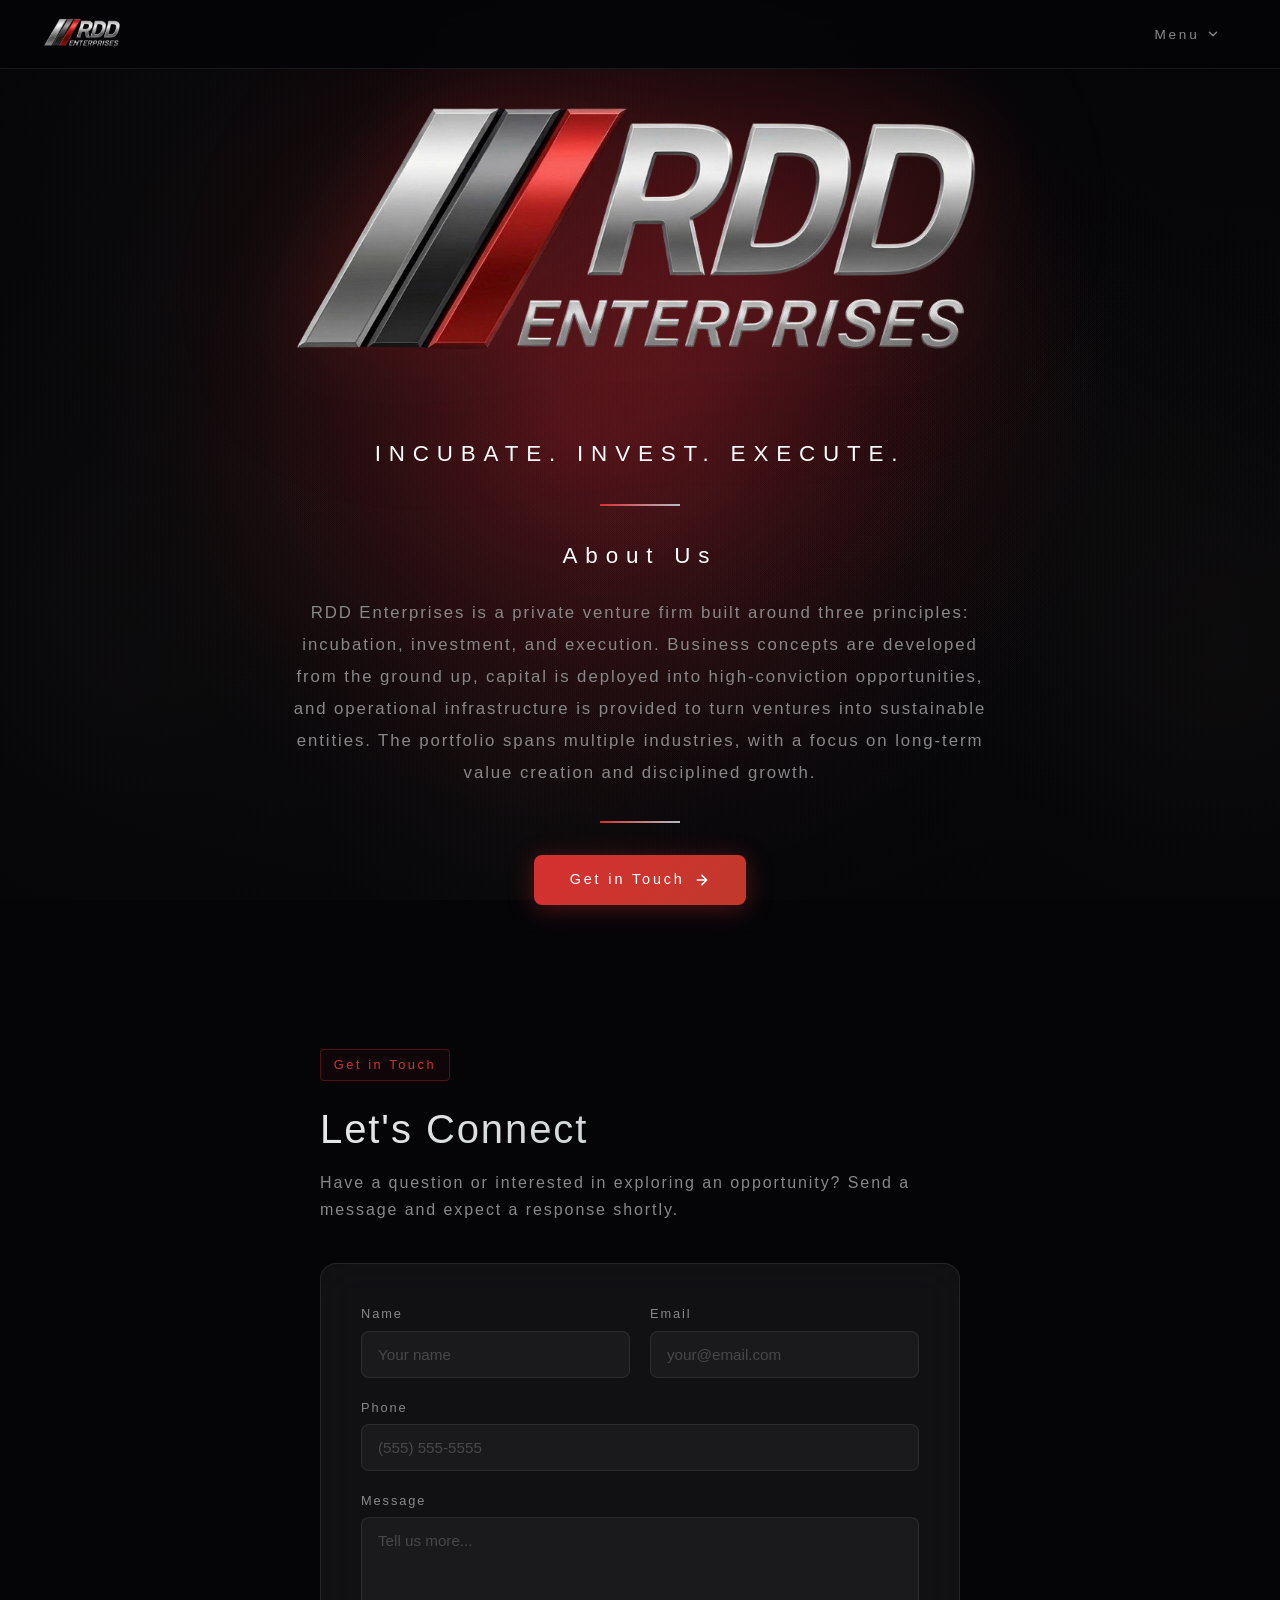
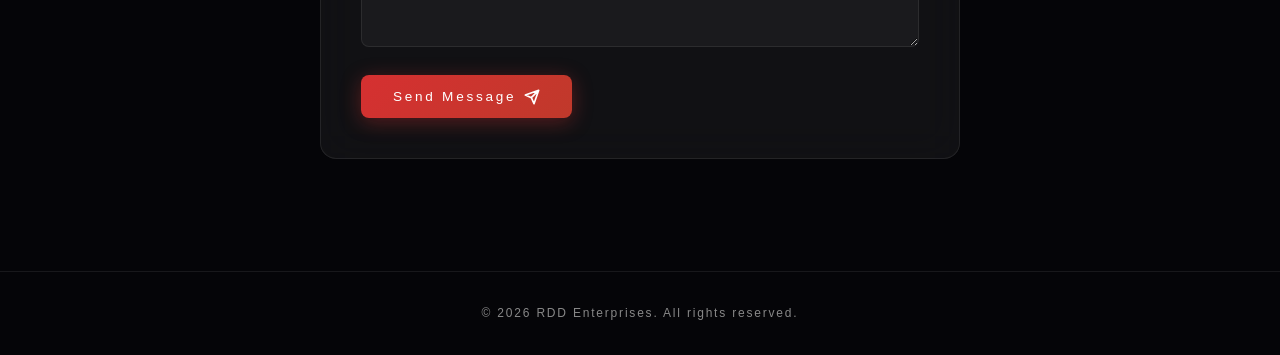
==== index.html @ dff3115f "Disable animations and canvas loop on mobile for better performance - All fade-in/delay animations r" ====
<!DOCTYPE html>
<html lang="en">
<head>
    <meta charset="UTF-8">
    <meta name="viewport" content="width=device-width, initial-scale=1.0">
    <title>RDD Enterprises</title>
    <meta name="description" content="RDD Enterprises — Innovation. Strategy. Execution.">
    <meta http-equiv="Content-Security-Policy" content="default-src 'self'; script-src 'self' 'unsafe-inline'; style-src 'self' 'unsafe-inline' https://fonts.googleapis.com; font-src https://fonts.gstatic.com; img-src 'self' data:; connect-src https://formspree.io; frame-src 'none'; object-src 'none'; base-uri 'self'; form-action https://formspree.io;">
    <link rel="icon" type="image/png" sizes="32x32" href="assets/favicon-32.png">
    <link rel="apple-touch-icon" sizes="180x180" href="assets/apple-touch-icon.png">
    <link rel="preconnect" href="https://fonts.googleapis.com">
    <link rel="preconnect" href="https://fonts.gstatic.com" crossorigin>
    <link href="https://fonts.googleapis.com/css2?family=Inter:wght@300;400;500;600;700;800&display=swap" rel="stylesheet">
    <style>
        *, *::before, *::after { margin: 0; padding: 0; box-sizing: border-box; }

        :root {
            --bg: #050508;
            --surface: rgba(255,255,255,0.03);
            --surface-hover: rgba(255,255,255,0.06);
            --glass: rgba(255,255,255,0.05);
            --glass-border: rgba(255,255,255,0.08);
            --text: #eaeaea;
            --text-dim: #888;
            --red: #d63031;
            --red-glow: rgba(214,48,49,0.35);
            --silver: #b2bec3;
        }

        html { scroll-behavior: smooth; }

        body {
            font-family: 'Inter', -apple-system, sans-serif;
            font-weight: 300;
            letter-spacing: 0.12em;
            background: var(--bg);
            color: var(--text);
            line-height: 1.6;
            overflow-x: hidden;
        }

        /* ─── Animated cloud canvas ─── */
        #clouds {
            position: fixed;
            inset: 0;
            z-index: 0;
            pointer-events: none;
        }

        /* ─── Navigation ─── */
        nav {
            position: fixed !important; top: 0 !important; left: 0; right: 0; z-index: 99999;
            padding: 1rem 2.5rem;
            background: rgba(5,5,8,0.95);
            backdrop-filter: blur(30px) saturate(1.5);
            border-bottom: 1px solid var(--glass-border);
            display: flex; justify-content: space-between; align-items: center;
            transition: padding 0.3s;
            -webkit-transform: translateZ(0);
            transform: translateZ(0);
        }
        nav.scrolled { padding: 0.6rem 2.5rem; }
        nav img { height: 36px; width: auto; }
        nav a {
            color: var(--text-dim); text-decoration: none;
            font-size: 0.8rem; font-weight: 600;
            letter-spacing: 0.12em; text-transform: uppercase;
            padding: 0.5rem 1.2rem;
            border: 1px solid transparent;
            border-radius: 6px;
            transition: all 0.3s;
        }
        /* ─── Nav dropdown ─── */
        .nav-dropdown { position: relative; }
        .nav-menu-btn {
            color: var(--text-dim); background: none; border: 1px solid transparent;
            font-family: inherit; font-size: 0.85rem; font-weight: 300;
            letter-spacing: 0.2em;
            padding: 0.5rem 1.2rem; border-radius: 6px;
            cursor: pointer; display: inline-flex; align-items: center; gap: 0.4rem;
            transition: all 0.3s;
        }
        .nav-menu-btn:hover { color: var(--text); border-color: var(--glass-border); background: var(--surface); }
        .nav-menu-btn svg { transition: transform 0.3s; }
        .nav-dropdown.open .nav-menu-btn svg { transform: rotate(180deg); }
        .nav-dropdown-menu {
            position: absolute; top: calc(100% + 0.5rem); right: 0;
            background: rgba(15,15,20,0.95); backdrop-filter: blur(20px);
            border: 1px solid var(--glass-border); border-radius: 10px;
            padding: 0.4rem; min-width: 160px;
            opacity: 0; visibility: hidden; transform: translateY(-8px);
            transition: all 0.25s ease;
        }
        .nav-dropdown.open .nav-dropdown-menu {
            opacity: 1; visibility: visible; transform: translateY(0);
        }
        .nav-dropdown-menu a {
            display: block; color: var(--text-dim); text-decoration: none;
            font-size: 0.85rem; font-weight: 300; letter-spacing: 0.15em;
            text-transform: none;
            padding: 0.65rem 1rem; border-radius: 6px; transition: all 0.2s;
        }
        .nav-dropdown-menu a:hover { color: var(--text); background: var(--surface-hover); }

        /* ─── Hero ─── */
        .hero {
            position: relative; z-index: 1;
            padding: 80px 2rem 2rem 2rem;
            min-height: 100vh;
            display: flex; flex-direction: column;
            align-items: center; justify-content: center;
            text-align: center;
        }

        .hero-logo-wrap {
            position: relative;
            display: flex;
            align-items: center;
            justify-content: center;
            margin-bottom: 2rem;
        }

        /* Clouds flow behind transparent logo — no extra CSS glow needed */

        .hero-logo {
            position: relative;
            z-index: 1;
            width: min(95vw, 85vh, 1200px); height: auto;
            filter: drop-shadow(0 0 40px rgba(214,48,49,0.15)) drop-shadow(0 0 100px rgba(214,48,49,0.06));
            animation: logoReveal 1s ease-out;
        }

        @keyframes logoReveal {
            from { opacity: 0; transform: scale(0.9) translateY(20px); }
            to { opacity: 1; transform: scale(1) translateY(0); }
        }

        .hero-tagline {
            color: #fff;
            font-size: clamp(1rem, 2.5vw, 1.4rem);
            font-weight: 300;
            letter-spacing: 0.35em;
            text-transform: uppercase;
            margin-bottom: 2rem;
            animation: ctaReveal 0.8s ease-out 1s both;
        }

        .hero-line-delayed {
            animation: lineGrow 1s ease-out 3s both;
        }

        .hero-fade-in {
            opacity: 0; transform: translateY(20px);
            animation: ctaReveal 1s ease-out 1.8s both;
        }

        /* ─── About section ─── */
        .about-section {
            max-width: 700px;
            text-align: center;
            margin-bottom: 2rem;
        }

        .about-heading {
            font-size: clamp(1rem, 2.5vw, 1.4rem);
            font-weight: 300;
            letter-spacing: 0.35em;
            color: #fff;
            margin-bottom: 1.5rem;
        }

        .about-text {
            color: var(--text-dim);
            font-size: clamp(0.9rem, 1.5vw, 1.05rem);
            font-weight: 300;
            line-height: 1.9;
        }

        .hero-line {
            width: 80px; height: 2px;
            background: linear-gradient(90deg, var(--red), var(--silver));
            margin-bottom: 2rem;
            animation: lineGrow 1s ease-out 1.4s both;
        }

        @keyframes lineGrow {
            from { width: 0; opacity: 0; }
            to { width: 80px; opacity: 1; }
        }

        .hero-cta {
            display: inline-flex; align-items: center; gap: 0.6rem;
            padding: 0.85rem 2.2rem;
            background: linear-gradient(135deg, var(--red), #c0392b);
            color: #fff; text-decoration: none;
            font-size: 0.9rem; font-weight: 300;
            letter-spacing: 0.2em;
            border-radius: 8px;
            transition: all 0.3s;
            box-shadow: 0 4px 25px var(--red-glow);
            animation: ctaReveal 0.8s ease-out 3s both;
        }
        .hero-cta:hover {
            transform: translateY(-2px);
            box-shadow: 0 8px 40px var(--red-glow);
        }
        .hero-cta svg { width: 16px; height: 16px; transition: transform 0.3s; }
        .hero-cta:hover svg { transform: translateX(3px); }

        @keyframes ctaReveal {
            from { opacity: 0; transform: translateY(15px); }
            to { opacity: 1; transform: translateY(0); }
        }

        /* ─── Scroll indicator ─── */
        .scroll-hint {
            position: absolute; bottom: 2.5rem;
            display: flex; flex-direction: column; align-items: center; gap: 0.5rem;
            color: var(--text-dim); font-size: 0.7rem;
            letter-spacing: 0.15em; text-transform: uppercase;
            animation: pulse 2s ease-in-out infinite;
        }
        .scroll-hint span { display: block; width: 1px; height: 30px; background: linear-gradient(to bottom, var(--text-dim), transparent); }

        @keyframes pulse { 0%, 100% { opacity: 0.4; } 50% { opacity: 1; } }

        /* ─── Contact Section ─── */
        .contact {
            position: relative; z-index: 1;
            padding: 7rem 2rem;
        }

        .contact-container {
            max-width: 640px; margin: 0 auto;
        }

        .section-label {
            display: inline-block;
            font-size: 0.8rem; font-weight: 300;
            letter-spacing: 0.2em;
            color: var(--red);
            margin-bottom: 1rem;
            padding: 0.3rem 0.8rem;
            border: 1px solid rgba(214,48,49,0.3);
            border-radius: 4px;
            background: rgba(214,48,49,0.05);
        }

        .section-title {
            font-size: clamp(1.8rem, 4vw, 2.5rem);
            font-weight: 300;
            margin-bottom: 0.5rem;
            background: linear-gradient(135deg, var(--text) 0%, var(--silver) 100%);
            -webkit-background-clip: text; -webkit-text-fill-color: transparent;
            background-clip: text;
        }

        .section-subtitle {
            color: var(--text-dim);
            font-size: 1rem; font-weight: 300;
            margin-bottom: 2.5rem;
            line-height: 1.7;
        }

        /* ─── Glass card form ─── */
        .form-card {
            background: var(--glass);
            border: 1px solid var(--glass-border);
            border-radius: 16px;
            padding: 2.5rem;
            backdrop-filter: blur(20px);
        }

        .contact-form {
            display: flex; flex-direction: column; gap: 1.25rem;
        }

        .form-row {
            display: grid; grid-template-columns: 1fr 1fr; gap: 1.25rem;
        }

        .form-group label {
            display: block;
            font-size: 0.8rem; font-weight: 300;
            color: var(--text-dim);
            margin-bottom: 0.4rem;
            letter-spacing: 0.15em;
        }

        .form-group input,
        .form-group textarea {
            width: 100%;
            padding: 0.85rem 1rem;
            background: rgba(255,255,255,0.04);
            border: 1px solid rgba(255,255,255,0.08);
            border-radius: 8px;
            color: var(--text);
            font-family: inherit; font-size: 0.95rem;
            transition: all 0.3s; outline: none;
        }

        .form-group input::placeholder,
        .form-group textarea::placeholder {
            color: rgba(255,255,255,0.2);
        }

        .form-group input:focus,
        .form-group textarea:focus {
            border-color: var(--red);
            background: rgba(255,255,255,0.06);
            box-shadow: 0 0 0 3px rgba(214,48,49,0.1);
        }

        .form-group textarea { min-height: 130px; resize: vertical; }

        .submit-btn {
            align-self: flex-start;
            display: inline-flex; align-items: center; gap: 0.5rem;
            padding: 0.85rem 2rem;
            background: linear-gradient(135deg, var(--red), #c0392b);
            color: #fff; border: none;
            border-radius: 8px;
            font-family: inherit; font-size: 0.85rem;
            font-weight: 300; letter-spacing: 0.2em;
            cursor: pointer;
            transition: all 0.3s;
            box-shadow: 0 4px 20px var(--red-glow);
        }
        .submit-btn:hover {
            transform: translateY(-1px);
            box-shadow: 0 6px 30px var(--red-glow);
        }
        .submit-btn:active { transform: translateY(0); }
        .submit-btn svg { width: 16px; height: 16px; }

        .form-status {
            margin-top: 0.75rem; font-size: 0.9rem; display: none;
            padding: 0.75rem 1rem; border-radius: 8px;
        }
        .form-status.success {
            display: block; color: #00b894;
            background: rgba(0,184,148,0.08); border: 1px solid rgba(0,184,148,0.2);
        }
        .form-status.error {
            display: block; color: #e74c3c;
            background: rgba(231,76,60,0.08); border: 1px solid rgba(231,76,60,0.2);
        }

        /* ─── Footer ─── */
        footer {
            position: relative; z-index: 1;
            padding: 2rem;
            text-align: center;
            border-top: 1px solid var(--glass-border);
        }
        footer p { color: var(--text-dim); font-size: 0.75rem; letter-spacing: 0.15em; }

        /* ─── Scroll reveal ─── */
        .reveal {
            opacity: 0; transform: translateY(30px);
            transition: opacity 0.8s ease, transform 0.8s ease;
        }
        .reveal.visible { opacity: 1; transform: translateY(0); }

        /* ─── Responsive ─── */
        @media (max-width: 600px) {
            .form-row { grid-template-columns: 1fr; }
            nav { padding: 0.5rem 1rem; } nav.scrolled { padding: 0.4rem 1rem; }
            nav img { height: 22px; }
            .hero { padding-top: 100px; }
            .form-card { padding: 1.5rem; }
            .submit-btn { width: 100%; justify-content: center; }
            .hero-logo { width: min(95vw, 500px); }            .hero { padding-top: 10rem; justify-content: flex-start; }

            /* Disable all fade-in/delay animations on mobile */
            .hero-logo { animation: none !important; opacity: 1 !important; transform: none !important; }
            .hero-tagline { animation: none !important; opacity: 1 !important; transform: none !important; }
            .hero-line { animation: none !important; width: 80px !important; opacity: 1 !important; }
            .hero-line-delayed { animation: none !important; width: 80px !important; opacity: 1 !important; }
            .hero-fade-in { animation: none !important; opacity: 1 !important; transform: none !important; }
            .hero-cta { animation: none !important; opacity: 1 !important; transform: none !important; }
            .reveal { opacity: 1 !important; transform: none !important; transition: none !important; }
        }
    </style>
</head>
<body>
    <!-- Animated cloud background -->
    <canvas id="clouds"></canvas>

    <nav id="nav">
        <img src="assets/logo-official.png" alt="RDD Enterprises">
        <div class="nav-dropdown">
            <button class="nav-menu-btn" id="menuBtn" aria-expanded="false" aria-haspopup="true">
                Menu
                <svg viewBox="0 0 24 24" width="14" height="14" fill="none" stroke="currentColor" stroke-width="2.5" stroke-linecap="round" stroke-linejoin="round"><path d="M6 9l6 6 6-6"/></svg>
            </button>
            <div class="nav-dropdown-menu" id="dropdownMenu" role="menu">
                <a href="#about">About Us</a>
                <a href="#contact">Contact Us</a>
            </div>
        </div>
    </nav>

    <section class="hero">
        <div class="hero-logo-wrap">
            <img src="assets/logo-official.png" alt="RDD Enterprises" class="hero-logo">
        </div>
        <p class="hero-tagline">Incubate. Invest. Execute.</p>
        <div class="hero-line"></div>

        <div class="about-section hero-fade-in" id="about">
            <h2 class="about-heading">About Us</h2>
            <p class="about-text">RDD Enterprises is a private venture firm built around three principles: incubation, investment, and execution. Business concepts are developed from the ground up, capital is deployed into high-conviction opportunities, and operational infrastructure is provided to turn ventures into sustainable entities. The portfolio spans multiple industries, with a focus on long-term value creation and disciplined growth.</p>
        </div>

        <div class="hero-line hero-line-delayed"></div>
        <a href="#contact" class="hero-cta">
            Get in Touch
            <svg viewBox="0 0 24 24" fill="none" stroke="currentColor" stroke-width="2.5" stroke-linecap="round" stroke-linejoin="round"><path d="M5 12h14M12 5l7 7-7 7"/></svg>
        </a>
    </section>

    <section class="contact" id="contact">
        <div class="contact-container">
            <div class="reveal">
                <div class="section-label">Get in Touch</div>
                <h2 class="section-title">Let's Connect</h2>
                <p class="section-subtitle">Have a question or interested in exploring an opportunity? Send a message and expect a response shortly.</p>
            </div>

            <div class="form-card reveal">
                <form class="contact-form" id="contactForm" action="https://formspree.io/f/mzdkkzqb" method="POST">
                    <input type="text" name="_gotcha" style="display:none" tabindex="-1" autocomplete="off">
                    <div class="form-row">
                        <div class="form-group">
                            <label for="name">Name</label>
                            <input type="text" id="name" name="name" required placeholder="Your name">
                        </div>
                        <div class="form-group">
                            <label for="email">Email</label>
                            <input type="email" id="email" name="email" required placeholder="your@email.com">
                        </div>
                    </div>
                    <div class="form-group">
                        <label for="phone">Phone</label>
                        <input type="tel" id="phone" name="phone" placeholder="(555) 555-5555">
                    </div>
                    <div class="form-group">
                        <label for="message">Message</label>
                        <textarea id="message" name="message" required placeholder="Tell us more..."></textarea>
                    </div>
                    <button type="submit" class="submit-btn">
                        Send Message
                        <svg viewBox="0 0 24 24" fill="none" stroke="currentColor" stroke-width="2.5" stroke-linecap="round" stroke-linejoin="round"><path d="M22 2L11 13M22 2l-7 20-4-9-9-4 20-7z"/></svg>
                    </button>
                    <div class="form-status" id="formStatus"></div>
                </form>
            </div>
        </div>
    </section>

    <footer>
        <p>&copy; 2026 RDD Enterprises. All rights reserved.</p>
    </footer>

    <script>
        // ─── Animated cloud/smoke background ───
        (function() {
            const canvas = document.getElementById('clouds');
            const ctx = canvas.getContext('2d');
            let w, h;

            function resize() {
                w = canvas.width = window.innerWidth;
                h = canvas.height = window.innerHeight;
            }
            resize();
            window.addEventListener('resize', resize);

            // Cloud blobs — more clouds, more glow
            const blobs = [];
            const colors = [
                [18, 16, 15],    // deep black
                [22, 20, 18],    // soft black
                [15, 14, 13],    // near black
                [25, 23, 21],    // dark black
                [20, 18, 16],    // black
                [12, 11, 10],    // darkest black
                [28, 26, 24],    // soft dark
                [22, 20, 19],    // black tone
                [16, 15, 14],    // near black
                [30, 28, 26],    // lighter dark
            ];

            for (let i = 0; i < 24; i++) {
                const c = colors[i % colors.length];
                blobs.push({
                    x: Math.random() * w,
                    y: Math.random() * h,
                    r: 180 + Math.random() * 350,
                    vx: (Math.random() - 0.5) * 0.5,
                    vy: (Math.random() - 0.5) * 0.3,
                    color: c,
                    alpha: 0.09 + Math.random() * 0.13,
                    phase: Math.random() * Math.PI * 2,
                    pulseSpeed: 0.002 + Math.random() * 0.006,
                });
            }

            // Extra bright glow blobs in the center (behind logo area)
            for (let i = 0; i < 4; i++) {
                blobs.push({
                    x: w * 0.4 + Math.random() * w * 0.2,
                    y: h * 0.3 + Math.random() * h * 0.2,
                    r: 250 + Math.random() * 200,
                    vx: (Math.random() - 0.5) * 0.15,
                    vy: (Math.random() - 0.5) * 0.1,
                    color: [210, 45, 55],
                    alpha: 0.12 + Math.random() * 0.07,
                    phase: Math.random() * Math.PI * 2,
                    pulseSpeed: 0.002 + Math.random() * 0.003,
                });
            }

            const isMobile = window.innerWidth <= 600;

            function drawFrame(t) {
                ctx.fillStyle = '#050508';
                ctx.fillRect(0, 0, w, h);

                for (const b of blobs) {
                    if (!isMobile) {
                        // Move blobs only on desktop
                        b.x += b.vx;
                        b.y += b.vy;

                        // Wrap around edges
                        if (b.x < -b.r) b.x = w + b.r;
                        if (b.x > w + b.r) b.x = -b.r;
                        if (b.y < -b.r) b.y = h + b.r;
                        if (b.y > h + b.r) b.y = -b.r;
                    }

                    // Pulse size (static on mobile)
                    const pulse = isMobile ? 1 : Math.sin(t * b.pulseSpeed + b.phase) * 0.15 + 1;
                    const r = b.r * pulse;

                    // Draw soft radial gradient blob
                    const grad = ctx.createRadialGradient(b.x, b.y, 0, b.x, b.y, r);
                    grad.addColorStop(0, `rgba(${b.color[0]},${b.color[1]},${b.color[2]},${b.alpha})`);
                    grad.addColorStop(0.5, `rgba(${b.color[0]},${b.color[1]},${b.color[2]},${b.alpha * 0.4})`);
                    grad.addColorStop(1, `rgba(${b.color[0]},${b.color[1]},${b.color[2]},0)`);

                    ctx.fillStyle = grad;
                    ctx.beginPath();
                    ctx.arc(b.x, b.y, r, 0, Math.PI * 2);
                    ctx.fill();
                }

                if (!isMobile) requestAnimationFrame(drawFrame);
            }

            if (isMobile) {
                // Draw once — static background, no animation loop
                drawFrame(0);
            } else {
                requestAnimationFrame(drawFrame);
            }
        })();

        // Nav dropdown toggle
        const menuBtn = document.getElementById('menuBtn');
        const dropdown = menuBtn.parentElement;
        menuBtn.addEventListener('click', (e) => {
            e.stopPropagation();
            dropdown.classList.toggle('open');
            menuBtn.setAttribute('aria-expanded', dropdown.classList.contains('open'));
        });
        document.addEventListener('click', () => { dropdown.classList.remove('open'); menuBtn.setAttribute('aria-expanded', 'false'); });
        dropdown.querySelector('.nav-dropdown-menu').addEventListener('click', () => { dropdown.classList.remove('open'); menuBtn.setAttribute('aria-expanded', 'false'); });

        // Nav shrink on scroll
        const nav = document.getElementById('nav');
        window.addEventListener('scroll', () => {
            nav.classList.toggle('scrolled', window.scrollY > 50);
        });

        // Scroll reveal
        const reveals = document.querySelectorAll('.reveal');
        const observer = new IntersectionObserver((entries) => {
            entries.forEach(entry => {
                if (entry.isIntersecting) {
                    entry.target.classList.add('visible');
                }
            });
        }, { threshold: 0.15 });
        reveals.forEach(el => observer.observe(el));

        // Form submission
        const form = document.getElementById('contactForm');
        const status = document.getElementById('formStatus');

        form.addEventListener('submit', async function(e) {
            e.preventDefault();
            const btn = form.querySelector('.submit-btn');
            status.className = 'form-status';
            status.textContent = '';
            btn.innerHTML = 'Sending...';
            btn.disabled = true;

            try {
                const response = await fetch(form.action, {
                    method: 'POST',
                    body: new FormData(form),
                    headers: { 'Accept': 'application/json' }
                });

                if (response.ok) {
                    status.textContent = 'Message sent successfully! We\'ll be in touch soon.';
                    status.className = 'form-status success';
                    form.reset();
                } else {
                    throw new Error('Failed');
                }
            } catch (err) {
                status.textContent = 'Something went wrong. Please try again later.';
                status.className = 'form-status error';
            }

            btn.innerHTML = 'Send Message <svg viewBox="0 0 24 24" width="16" height="16" fill="none" stroke="currentColor" stroke-width="2.5" stroke-linecap="round" stroke-linejoin="round"><path d="M22 2L11 13M22 2l-7 20-4-9-9-4 20-7z"/></svg>';
            btn.disabled = false;
        });
    </script>
</body>
</html>
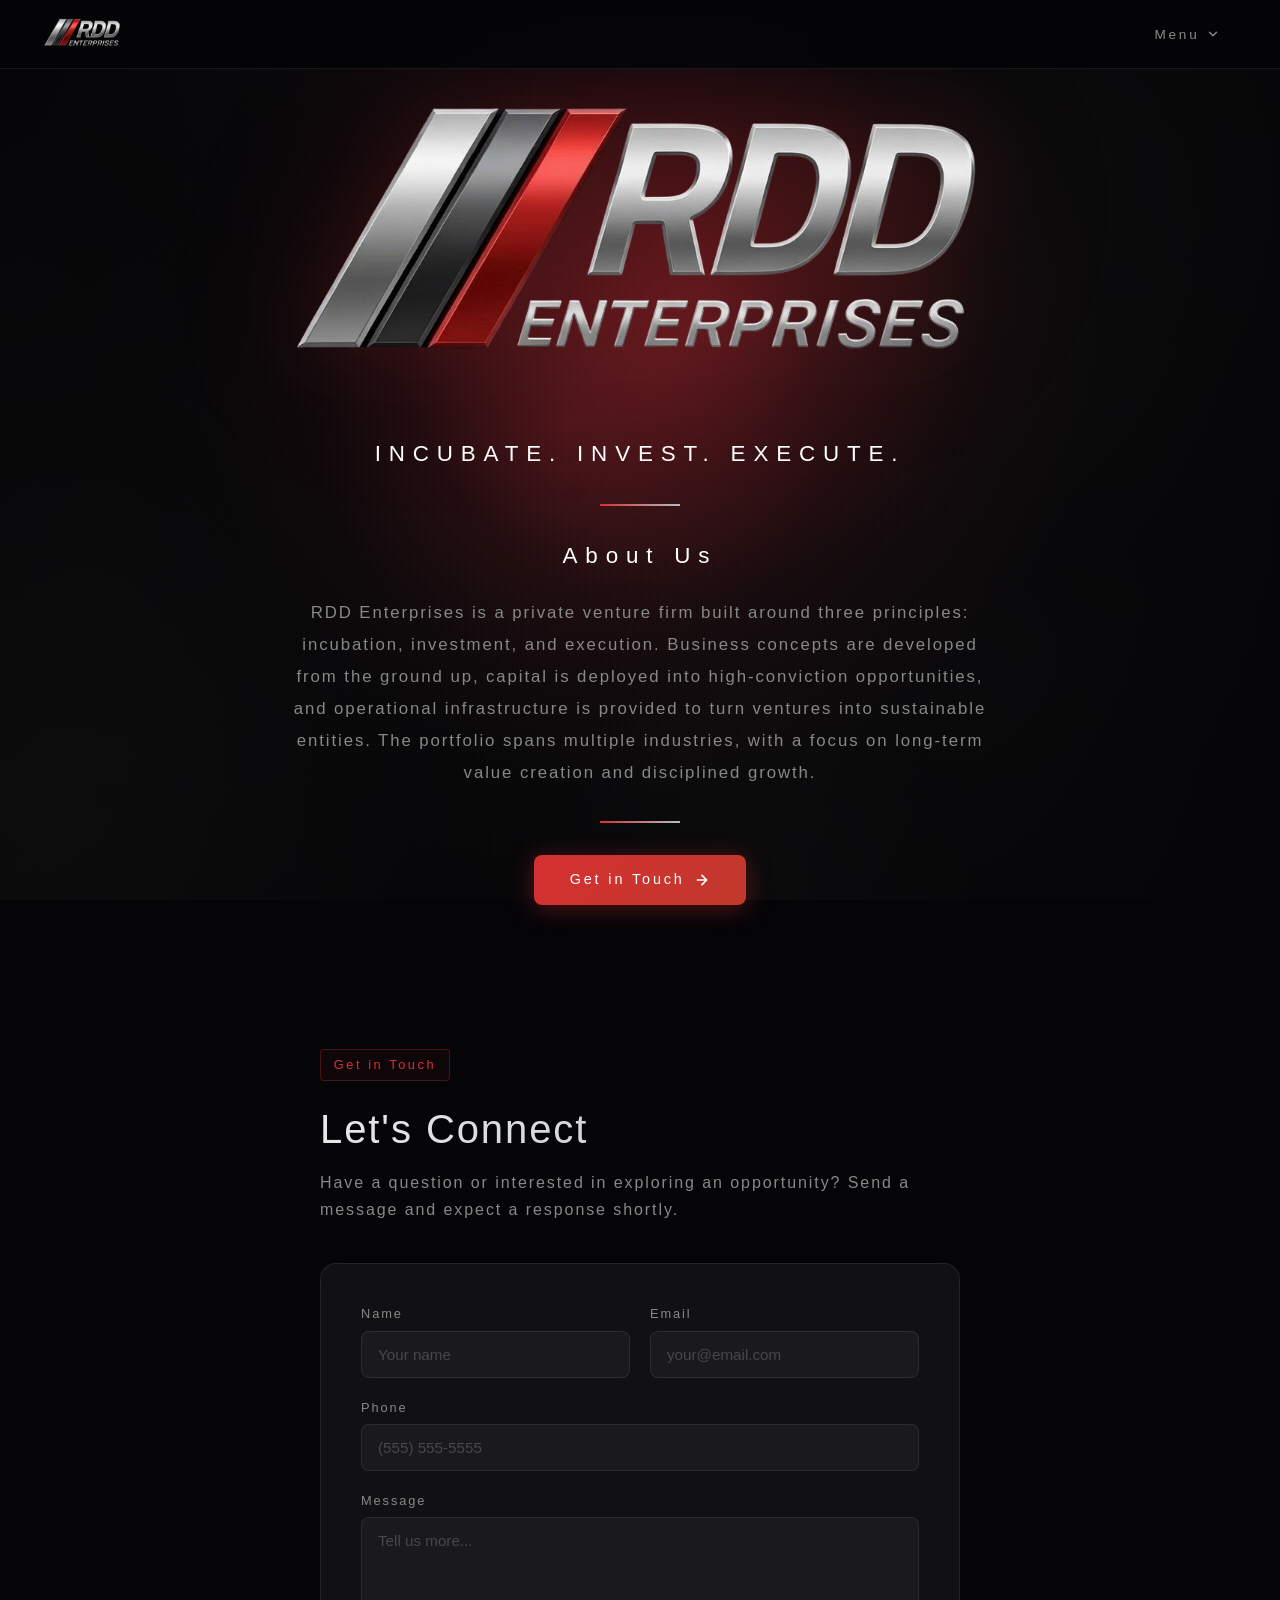
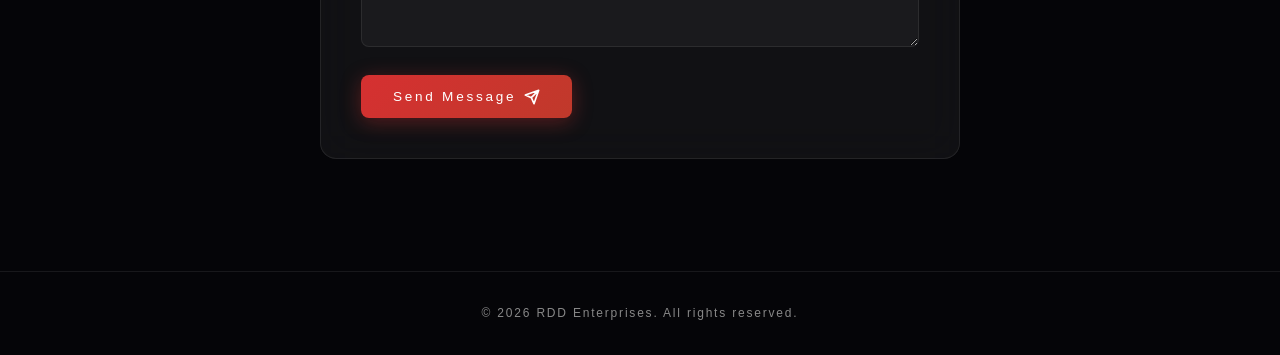
==== commit 9057feac: "refactor: move inline CSS to assets/styles.css" ====
--- a/index.html
+++ b/index.html
@@ -11,377 +11,7 @@
     <link rel="preconnect" href="https://fonts.googleapis.com">
     <link rel="preconnect" href="https://fonts.gstatic.com" crossorigin>
     <link href="https://fonts.googleapis.com/css2?family=Inter:wght@300;400;500;600;700;800&display=swap" rel="stylesheet">
-    <style>
-        *, *::before, *::after { margin: 0; padding: 0; box-sizing: border-box; }
-
-        :root {
-            --bg: #050508;
-            --surface: rgba(255,255,255,0.03);
-            --surface-hover: rgba(255,255,255,0.06);
-            --glass: rgba(255,255,255,0.05);
-            --glass-border: rgba(255,255,255,0.08);
-            --text: #eaeaea;
-            --text-dim: #888;
-            --red: #d63031;
-            --red-glow: rgba(214,48,49,0.35);
-            --silver: #b2bec3;
-        }
-
-        html { scroll-behavior: smooth; }
-
-        body {
-            font-family: 'Inter', -apple-system, sans-serif;
-            font-weight: 300;
-            letter-spacing: 0.12em;
-            background: var(--bg);
-            color: var(--text);
-            line-height: 1.6;
-            overflow-x: hidden;
-        }
-
-        /* ─── Animated cloud canvas ─── */
-        #clouds {
-            position: fixed;
-            inset: 0;
-            z-index: 0;
-            pointer-events: none;
-        }
-
-        /* ─── Navigation ─── */
-        nav {
-            position: fixed !important; top: 0 !important; left: 0; right: 0; z-index: 99999;
-            padding: 1rem 2.5rem;
-            background: rgba(5,5,8,0.95);
-            backdrop-filter: blur(30px) saturate(1.5);
-            border-bottom: 1px solid var(--glass-border);
-            display: flex; justify-content: space-between; align-items: center;
-            transition: padding 0.3s;
-            -webkit-transform: translateZ(0);
-            transform: translateZ(0);
-        }
-        nav.scrolled { padding: 0.6rem 2.5rem; }
-        nav img { height: 36px; width: auto; }
-        nav a {
-            color: var(--text-dim); text-decoration: none;
-            font-size: 0.8rem; font-weight: 600;
-            letter-spacing: 0.12em; text-transform: uppercase;
-            padding: 0.5rem 1.2rem;
-            border: 1px solid transparent;
-            border-radius: 6px;
-            transition: all 0.3s;
-        }
-        /* ─── Nav dropdown ─── */
-        .nav-dropdown { position: relative; }
-        .nav-menu-btn {
-            color: var(--text-dim); background: none; border: 1px solid transparent;
-            font-family: inherit; font-size: 0.85rem; font-weight: 300;
-            letter-spacing: 0.2em;
-            padding: 0.5rem 1.2rem; border-radius: 6px;
-            cursor: pointer; display: inline-flex; align-items: center; gap: 0.4rem;
-            transition: all 0.3s;
-        }
-        .nav-menu-btn:hover { color: var(--text); border-color: var(--glass-border); background: var(--surface); }
-        .nav-menu-btn svg { transition: transform 0.3s; }
-        .nav-dropdown.open .nav-menu-btn svg { transform: rotate(180deg); }
-        .nav-dropdown-menu {
-            position: absolute; top: calc(100% + 0.5rem); right: 0;
-            background: rgba(15,15,20,0.95); backdrop-filter: blur(20px);
-            border: 1px solid var(--glass-border); border-radius: 10px;
-            padding: 0.4rem; min-width: 160px;
-            opacity: 0; visibility: hidden; transform: translateY(-8px);
-            transition: all 0.25s ease;
-        }
-        .nav-dropdown.open .nav-dropdown-menu {
-            opacity: 1; visibility: visible; transform: translateY(0);
-        }
-        .nav-dropdown-menu a {
-            display: block; color: var(--text-dim); text-decoration: none;
-            font-size: 0.85rem; font-weight: 300; letter-spacing: 0.15em;
-            text-transform: none;
-            padding: 0.65rem 1rem; border-radius: 6px; transition: all 0.2s;
-        }
-        .nav-dropdown-menu a:hover { color: var(--text); background: var(--surface-hover); }
-
-        /* ─── Hero ─── */
-        .hero {
-            position: relative; z-index: 1;
-            padding: 80px 2rem 2rem 2rem;
-            min-height: 100vh;
-            display: flex; flex-direction: column;
-            align-items: center; justify-content: center;
-            text-align: center;
-        }
-
-        .hero-logo-wrap {
-            position: relative;
-            display: flex;
-            align-items: center;
-            justify-content: center;
-            margin-bottom: 2rem;
-        }
-
-        /* Clouds flow behind transparent logo — no extra CSS glow needed */
-
-        .hero-logo {
-            position: relative;
-            z-index: 1;
-            width: min(95vw, 85vh, 1200px); height: auto;
-            filter: drop-shadow(0 0 40px rgba(214,48,49,0.15)) drop-shadow(0 0 100px rgba(214,48,49,0.06));
-            animation: logoReveal 1s ease-out;
-        }
-
-        @keyframes logoReveal {
-            from { opacity: 0; transform: scale(0.9) translateY(20px); }
-            to { opacity: 1; transform: scale(1) translateY(0); }
-        }
-
-        .hero-tagline {
-            color: #fff;
-            font-size: clamp(1rem, 2.5vw, 1.4rem);
-            font-weight: 300;
-            letter-spacing: 0.35em;
-            text-transform: uppercase;
-            margin-bottom: 2rem;
-            animation: ctaReveal 0.8s ease-out 1s both;
-        }
-
-        .hero-line-delayed {
-            animation: lineGrow 1s ease-out 3s both;
-        }
-
-        .hero-fade-in {
-            opacity: 0; transform: translateY(20px);
-            animation: ctaReveal 1s ease-out 1.8s both;
-        }
-
-        /* ─── About section ─── */
-        .about-section {
-            max-width: 700px;
-            text-align: center;
-            margin-bottom: 2rem;
-        }
-
-        .about-heading {
-            font-size: clamp(1rem, 2.5vw, 1.4rem);
-            font-weight: 300;
-            letter-spacing: 0.35em;
-            color: #fff;
-            margin-bottom: 1.5rem;
-        }
-
-        .about-text {
-            color: var(--text-dim);
-            font-size: clamp(0.9rem, 1.5vw, 1.05rem);
-            font-weight: 300;
-            line-height: 1.9;
-        }
-
-        .hero-line {
-            width: 80px; height: 2px;
-            background: linear-gradient(90deg, var(--red), var(--silver));
-            margin-bottom: 2rem;
-            animation: lineGrow 1s ease-out 1.4s both;
-        }
-
-        @keyframes lineGrow {
-            from { width: 0; opacity: 0; }
-            to { width: 80px; opacity: 1; }
-        }
-
-        .hero-cta {
-            display: inline-flex; align-items: center; gap: 0.6rem;
-            padding: 0.85rem 2.2rem;
-            background: linear-gradient(135deg, var(--red), #c0392b);
-            color: #fff; text-decoration: none;
-            font-size: 0.9rem; font-weight: 300;
-            letter-spacing: 0.2em;
-            border-radius: 8px;
-            transition: all 0.3s;
-            box-shadow: 0 4px 25px var(--red-glow);
-            animation: ctaReveal 0.8s ease-out 3s both;
-        }
-        .hero-cta:hover {
-            transform: translateY(-2px);
-            box-shadow: 0 8px 40px var(--red-glow);
-        }
-        .hero-cta svg { width: 16px; height: 16px; transition: transform 0.3s; }
-        .hero-cta:hover svg { transform: translateX(3px); }
-
-        @keyframes ctaReveal {
-            from { opacity: 0; transform: translateY(15px); }
-            to { opacity: 1; transform: translateY(0); }
-        }
-
-        /* ─── Scroll indicator ─── */
-        .scroll-hint {
-            position: absolute; bottom: 2.5rem;
-            display: flex; flex-direction: column; align-items: center; gap: 0.5rem;
-            color: var(--text-dim); font-size: 0.7rem;
-            letter-spacing: 0.15em; text-transform: uppercase;
-            animation: pulse 2s ease-in-out infinite;
-        }
-        .scroll-hint span { display: block; width: 1px; height: 30px; background: linear-gradient(to bottom, var(--text-dim), transparent); }
-
-        @keyframes pulse { 0%, 100% { opacity: 0.4; } 50% { opacity: 1; } }
-
-        /* ─── Contact Section ─── */
-        .contact {
-            position: relative; z-index: 1;
-            padding: 7rem 2rem;
-        }
-
-        .contact-container {
-            max-width: 640px; margin: 0 auto;
-        }
-
-        .section-label {
-            display: inline-block;
-            font-size: 0.8rem; font-weight: 300;
-            letter-spacing: 0.2em;
-            color: var(--red);
-            margin-bottom: 1rem;
-            padding: 0.3rem 0.8rem;
-            border: 1px solid rgba(214,48,49,0.3);
-            border-radius: 4px;
-            background: rgba(214,48,49,0.05);
-        }
-
-        .section-title {
-            font-size: clamp(1.8rem, 4vw, 2.5rem);
-            font-weight: 300;
-            margin-bottom: 0.5rem;
-            background: linear-gradient(135deg, var(--text) 0%, var(--silver) 100%);
-            -webkit-background-clip: text; -webkit-text-fill-color: transparent;
-            background-clip: text;
-        }
-
-        .section-subtitle {
-            color: var(--text-dim);
-            font-size: 1rem; font-weight: 300;
-            margin-bottom: 2.5rem;
-            line-height: 1.7;
-        }
-
-        /* ─── Glass card form ─── */
-        .form-card {
-            background: var(--glass);
-            border: 1px solid var(--glass-border);
-            border-radius: 16px;
-            padding: 2.5rem;
-            backdrop-filter: blur(20px);
-        }
-
-        .contact-form {
-            display: flex; flex-direction: column; gap: 1.25rem;
-        }
-
-        .form-row {
-            display: grid; grid-template-columns: 1fr 1fr; gap: 1.25rem;
-        }
-
-        .form-group label {
-            display: block;
-            font-size: 0.8rem; font-weight: 300;
-            color: var(--text-dim);
-            margin-bottom: 0.4rem;
-            letter-spacing: 0.15em;
-        }
-
-        .form-group input,
-        .form-group textarea {
-            width: 100%;
-            padding: 0.85rem 1rem;
-            background: rgba(255,255,255,0.04);
-            border: 1px solid rgba(255,255,255,0.08);
-            border-radius: 8px;
-            color: var(--text);
-            font-family: inherit; font-size: 0.95rem;
-            transition: all 0.3s; outline: none;
-        }
-
-        .form-group input::placeholder,
-        .form-group textarea::placeholder {
-            color: rgba(255,255,255,0.2);
-        }
-
-        .form-group input:focus,
-        .form-group textarea:focus {
-            border-color: var(--red);
-            background: rgba(255,255,255,0.06);
-            box-shadow: 0 0 0 3px rgba(214,48,49,0.1);
-        }
-
-        .form-group textarea { min-height: 130px; resize: vertical; }
-
-        .submit-btn {
-            align-self: flex-start;
-            display: inline-flex; align-items: center; gap: 0.5rem;
-            padding: 0.85rem 2rem;
-            background: linear-gradient(135deg, var(--red), #c0392b);
-            color: #fff; border: none;
-            border-radius: 8px;
-            font-family: inherit; font-size: 0.85rem;
-            font-weight: 300; letter-spacing: 0.2em;
-            cursor: pointer;
-            transition: all 0.3s;
-            box-shadow: 0 4px 20px var(--red-glow);
-        }
-        .submit-btn:hover {
-            transform: translateY(-1px);
-            box-shadow: 0 6px 30px var(--red-glow);
-        }
-        .submit-btn:active { transform: translateY(0); }
-        .submit-btn svg { width: 16px; height: 16px; }
-
-        .form-status {
-            margin-top: 0.75rem; font-size: 0.9rem; display: none;
-            padding: 0.75rem 1rem; border-radius: 8px;
-        }
-        .form-status.success {
-            display: block; color: #00b894;
-            background: rgba(0,184,148,0.08); border: 1px solid rgba(0,184,148,0.2);
-        }
-        .form-status.error {
-            display: block; color: #e74c3c;
-            background: rgba(231,76,60,0.08); border: 1px solid rgba(231,76,60,0.2);
-        }
-
-        /* ─── Footer ─── */
-        footer {
-            position: relative; z-index: 1;
-            padding: 2rem;
-            text-align: center;
-            border-top: 1px solid var(--glass-border);
-        }
-        footer p { color: var(--text-dim); font-size: 0.75rem; letter-spacing: 0.15em; }
-
-        /* ─── Scroll reveal ─── */
-        .reveal {
-            opacity: 0; transform: translateY(30px);
-            transition: opacity 0.8s ease, transform 0.8s ease;
-        }
-        .reveal.visible { opacity: 1; transform: translateY(0); }
-
-        /* ─── Responsive ─── */
-        @media (max-width: 600px) {
-            .form-row { grid-template-columns: 1fr; }
-            nav { padding: 0.5rem 1rem; } nav.scrolled { padding: 0.4rem 1rem; }
-            nav img { height: 22px; }
-            .hero { padding-top: 100px; }
-            .form-card { padding: 1.5rem; }
-            .submit-btn { width: 100%; justify-content: center; }
-            .hero-logo { width: min(95vw, 500px); }            .hero { padding-top: 10rem; justify-content: flex-start; }
-
-            /* Disable all fade-in/delay animations on mobile */
-            .hero-logo { animation: none !important; opacity: 1 !important; transform: none !important; }
-            .hero-tagline { animation: none !important; opacity: 1 !important; transform: none !important; }
-            .hero-line { animation: none !important; width: 80px !important; opacity: 1 !important; }
-            .hero-line-delayed { animation: none !important; width: 80px !important; opacity: 1 !important; }
-            .hero-fade-in { animation: none !important; opacity: 1 !important; transform: none !important; }
-            .hero-cta { animation: none !important; opacity: 1 !important; transform: none !important; }
-            .reveal { opacity: 1 !important; transform: none !important; transition: none !important; }
-        }
-    </style>
+    <link rel="stylesheet" href="assets/styles.css">
 </head>
 <body>
     <!-- Animated cloud background -->
@@ -522,27 +152,23 @@
                 });
             }
 
-            const isMobile = window.innerWidth <= 600;
-
-            function drawFrame(t) {
+            function draw(t) {
                 ctx.fillStyle = '#050508';
                 ctx.fillRect(0, 0, w, h);
 
                 for (const b of blobs) {
-                    if (!isMobile) {
-                        // Move blobs only on desktop
-                        b.x += b.vx;
-                        b.y += b.vy;
-
-                        // Wrap around edges
-                        if (b.x < -b.r) b.x = w + b.r;
-                        if (b.x > w + b.r) b.x = -b.r;
-                        if (b.y < -b.r) b.y = h + b.r;
-                        if (b.y > h + b.r) b.y = -b.r;
-                    }
-
-                    // Pulse size (static on mobile)
-                    const pulse = isMobile ? 1 : Math.sin(t * b.pulseSpeed + b.phase) * 0.15 + 1;
+                    // Move
+                    b.x += b.vx;
+                    b.y += b.vy;
+
+                    // Wrap around edges
+                    if (b.x < -b.r) b.x = w + b.r;
+                    if (b.x > w + b.r) b.x = -b.r;
+                    if (b.y < -b.r) b.y = h + b.r;
+                    if (b.y > h + b.r) b.y = -b.r;
+
+                    // Pulse size
+                    const pulse = Math.sin(t * b.pulseSpeed + b.phase) * 0.15 + 1;
                     const r = b.r * pulse;
 
                     // Draw soft radial gradient blob
@@ -557,15 +183,10 @@
                     ctx.fill();
                 }
 
-                if (!isMobile) requestAnimationFrame(drawFrame);
-            }
-
-            if (isMobile) {
-                // Draw once — static background, no animation loop
-                drawFrame(0);
-            } else {
-                requestAnimationFrame(drawFrame);
-            }
+                requestAnimationFrame(draw);
+            }
+
+            requestAnimationFrame(draw);
         })();
 
         // Nav dropdown toggle
--- a/assets/styles.css
+++ b/assets/styles.css
@@ -0,0 +1,370 @@
+        *, *::before, *::after { margin: 0; padding: 0; box-sizing: border-box; }
+
+        :root {
+            --bg: #050508;
+            --surface: rgba(255,255,255,0.03);
+            --surface-hover: rgba(255,255,255,0.06);
+            --glass: rgba(255,255,255,0.05);
+            --glass-border: rgba(255,255,255,0.08);
+            --text: #eaeaea;
+            --text-dim: #888;
+            --red: #d63031;
+            --red-glow: rgba(214,48,49,0.35);
+            --silver: #b2bec3;
+        }
+
+        html { scroll-behavior: smooth; }
+
+        body {
+            font-family: 'Inter', -apple-system, sans-serif;
+            font-weight: 300;
+            letter-spacing: 0.12em;
+            background: var(--bg);
+            color: var(--text);
+            line-height: 1.6;
+            overflow-x: hidden;
+        }
+
+        /* ─── Animated cloud canvas ─── */
+        #clouds {
+            position: fixed;
+            inset: 0;
+            z-index: 0;
+            pointer-events: none;
+        }
+
+        /* ─── Navigation ─── */
+        nav {
+            position: fixed !important; top: 0 !important; left: 0; right: 0; z-index: 99999;
+            padding: 1rem 2.5rem;
+            background: rgba(5,5,8,0.95);
+            backdrop-filter: blur(30px) saturate(1.5);
+            border-bottom: 1px solid var(--glass-border);
+            display: flex; justify-content: space-between; align-items: center;
+            transition: padding 0.3s;
+            -webkit-transform: translateZ(0);
+            transform: translateZ(0);
+        }
+        nav.scrolled { padding: 0.6rem 2.5rem; }
+        nav img { height: 36px; width: auto; }
+        nav a {
+            color: var(--text-dim); text-decoration: none;
+            font-size: 0.8rem; font-weight: 600;
+            letter-spacing: 0.12em; text-transform: uppercase;
+            padding: 0.5rem 1.2rem;
+            border: 1px solid transparent;
+            border-radius: 6px;
+            transition: all 0.3s;
+        }
+        /* ─── Nav dropdown ─── */
+        .nav-dropdown { position: relative; }
+        .nav-menu-btn {
+            color: var(--text-dim); background: none; border: 1px solid transparent;
+            font-family: inherit; font-size: 0.85rem; font-weight: 300;
+            letter-spacing: 0.2em;
+            padding: 0.5rem 1.2rem; border-radius: 6px;
+            cursor: pointer; display: inline-flex; align-items: center; gap: 0.4rem;
+            transition: all 0.3s;
+        }
+        .nav-menu-btn:hover { color: var(--text); border-color: var(--glass-border); background: var(--surface); }
+        .nav-menu-btn svg { transition: transform 0.3s; }
+        .nav-dropdown.open .nav-menu-btn svg { transform: rotate(180deg); }
+        .nav-dropdown-menu {
+            position: absolute; top: calc(100% + 0.5rem); right: 0;
+            background: rgba(15,15,20,0.95); backdrop-filter: blur(20px);
+            border: 1px solid var(--glass-border); border-radius: 10px;
+            padding: 0.4rem; min-width: 160px;
+            opacity: 0; visibility: hidden; transform: translateY(-8px);
+            transition: all 0.25s ease;
+        }
+        .nav-dropdown.open .nav-dropdown-menu {
+            opacity: 1; visibility: visible; transform: translateY(0);
+        }
+        .nav-dropdown-menu a {
+            display: block; color: var(--text-dim); text-decoration: none;
+            font-size: 0.85rem; font-weight: 300; letter-spacing: 0.15em;
+            text-transform: none;
+            padding: 0.65rem 1rem; border-radius: 6px; transition: all 0.2s;
+        }
+        .nav-dropdown-menu a:hover { color: var(--text); background: var(--surface-hover); }
+
+        /* ─── Hero ─── */
+        .hero {
+            position: relative; z-index: 1;
+            padding: 80px 2rem 2rem 2rem;
+            min-height: 100vh;
+            display: flex; flex-direction: column;
+            align-items: center; justify-content: center;
+            text-align: center;
+        }
+
+        .hero-logo-wrap {
+            position: relative;
+            display: flex;
+            align-items: center;
+            justify-content: center;
+            margin-bottom: 2rem;
+        }
+
+        /* Clouds flow behind transparent logo — no extra CSS glow needed */
+
+        .hero-logo {
+            position: relative;
+            z-index: 1;
+            width: min(95vw, 85vh, 1200px); height: auto;
+            filter: drop-shadow(0 0 40px rgba(214,48,49,0.15)) drop-shadow(0 0 100px rgba(214,48,49,0.06));
+            animation: logoReveal 1s ease-out;
+        }
+
+        @keyframes logoReveal {
+            from { opacity: 0; transform: scale(0.9) translateY(20px); }
+            to { opacity: 1; transform: scale(1) translateY(0); }
+        }
+
+        .hero-tagline {
+            color: #fff;
+            font-size: clamp(1rem, 2.5vw, 1.4rem);
+            font-weight: 300;
+            letter-spacing: 0.35em;
+            text-transform: uppercase;
+            margin-bottom: 2rem;
+            animation: ctaReveal 0.8s ease-out 1s both;
+        }
+
+        .hero-line-delayed {
+            animation: lineGrow 1s ease-out 3s both;
+        }
+
+        .hero-fade-in {
+            opacity: 0; transform: translateY(20px);
+            animation: ctaReveal 1s ease-out 1.8s both;
+        }
+
+        /* ─── About section ─── */
+        .about-section {
+            max-width: 700px;
+            text-align: center;
+            margin-bottom: 2rem;
+        }
+
+        .about-heading {
+            font-size: clamp(1rem, 2.5vw, 1.4rem);
+            font-weight: 300;
+            letter-spacing: 0.35em;
+            color: #fff;
+            margin-bottom: 1.5rem;
+        }
+
+        .about-text {
+            color: var(--text-dim);
+            font-size: clamp(0.9rem, 1.5vw, 1.05rem);
+            font-weight: 300;
+            line-height: 1.9;
+        }
+
+        .hero-line {
+            width: 80px; height: 2px;
+            background: linear-gradient(90deg, var(--red), var(--silver));
+            margin-bottom: 2rem;
+            animation: lineGrow 1s ease-out 1.4s both;
+        }
+
+        @keyframes lineGrow {
+            from { width: 0; opacity: 0; }
+            to { width: 80px; opacity: 1; }
+        }
+
+        .hero-cta {
+            display: inline-flex; align-items: center; gap: 0.6rem;
+            padding: 0.85rem 2.2rem;
+            background: linear-gradient(135deg, var(--red), #c0392b);
+            color: #fff; text-decoration: none;
+            font-size: 0.9rem; font-weight: 300;
+            letter-spacing: 0.2em;
+            border-radius: 8px;
+            transition: all 0.3s;
+            box-shadow: 0 4px 25px var(--red-glow);
+            animation: ctaReveal 0.8s ease-out 3s both;
+        }
+        .hero-cta:hover {
+            transform: translateY(-2px);
+            box-shadow: 0 8px 40px var(--red-glow);
+        }
+        .hero-cta svg { width: 16px; height: 16px; transition: transform 0.3s; }
+        .hero-cta:hover svg { transform: translateX(3px); }
+
+        @keyframes ctaReveal {
+            from { opacity: 0; transform: translateY(15px); }
+            to { opacity: 1; transform: translateY(0); }
+        }
+
+        /* ─── Scroll indicator ─── */
+        .scroll-hint {
+            position: absolute; bottom: 2.5rem;
+            display: flex; flex-direction: column; align-items: center; gap: 0.5rem;
+            color: var(--text-dim); font-size: 0.7rem;
+            letter-spacing: 0.15em; text-transform: uppercase;
+            animation: pulse 2s ease-in-out infinite;
+        }
+        .scroll-hint span { display: block; width: 1px; height: 30px; background: linear-gradient(to bottom, var(--text-dim), transparent); }
+
+        @keyframes pulse { 0%, 100% { opacity: 0.4; } 50% { opacity: 1; } }
+
+        /* ─── Contact Section ─── */
+        .contact {
+            position: relative; z-index: 1;
+            padding: 7rem 2rem;
+        }
+
+        .contact-container {
+            max-width: 640px; margin: 0 auto;
+        }
+
+        .section-label {
+            display: inline-block;
+            font-size: 0.8rem; font-weight: 300;
+            letter-spacing: 0.2em;
+            color: var(--red);
+            margin-bottom: 1rem;
+            padding: 0.3rem 0.8rem;
+            border: 1px solid rgba(214,48,49,0.3);
+            border-radius: 4px;
+            background: rgba(214,48,49,0.05);
+        }
+
+        .section-title {
+            font-size: clamp(1.8rem, 4vw, 2.5rem);
+            font-weight: 300;
+            margin-bottom: 0.5rem;
+            background: linear-gradient(135deg, var(--text) 0%, var(--silver) 100%);
+            -webkit-background-clip: text; -webkit-text-fill-color: transparent;
+            background-clip: text;
+        }
+
+        .section-subtitle {
+            color: var(--text-dim);
+            font-size: 1rem; font-weight: 300;
+            margin-bottom: 2.5rem;
+            line-height: 1.7;
+        }
+
+        /* ─── Glass card form ─── */
+        .form-card {
+            background: var(--glass);
+            border: 1px solid var(--glass-border);
+            border-radius: 16px;
+            padding: 2.5rem;
+            backdrop-filter: blur(20px);
+        }
+
+        .contact-form {
+            display: flex; flex-direction: column; gap: 1.25rem;
+        }
+
+        .form-row {
+            display: grid; grid-template-columns: 1fr 1fr; gap: 1.25rem;
+        }
+
+        .form-group label {
+            display: block;
+            font-size: 0.8rem; font-weight: 300;
+            color: var(--text-dim);
+            margin-bottom: 0.4rem;
+            letter-spacing: 0.15em;
+        }
+
+        .form-group input,
+        .form-group textarea {
+            width: 100%;
+            padding: 0.85rem 1rem;
+            background: rgba(255,255,255,0.04);
+            border: 1px solid rgba(255,255,255,0.08);
+            border-radius: 8px;
+            color: var(--text);
+            font-family: inherit; font-size: 0.95rem;
+            transition: all 0.3s; outline: none;
+        }
+
+        .form-group input::placeholder,
+        .form-group textarea::placeholder {
+            color: rgba(255,255,255,0.2);
+        }
+
+        .form-group input:focus,
+        .form-group textarea:focus {
+            border-color: var(--red);
+            background: rgba(255,255,255,0.06);
+            box-shadow: 0 0 0 3px rgba(214,48,49,0.1);
+        }
+
+        .form-group textarea { min-height: 130px; resize: vertical; }
+
+        .submit-btn {
+            align-self: flex-start;
+            display: inline-flex; align-items: center; gap: 0.5rem;
+            padding: 0.85rem 2rem;
+            background: linear-gradient(135deg, var(--red), #c0392b);
+            color: #fff; border: none;
+            border-radius: 8px;
+            font-family: inherit; font-size: 0.85rem;
+            font-weight: 300; letter-spacing: 0.2em;
+            cursor: pointer;
+            transition: all 0.3s;
+            box-shadow: 0 4px 20px var(--red-glow);
+        }
+        .submit-btn:hover {
+            transform: translateY(-1px);
+            box-shadow: 0 6px 30px var(--red-glow);
+        }
+        .submit-btn:active { transform: translateY(0); }
+        .submit-btn svg { width: 16px; height: 16px; }
+
+        .form-status {
+            margin-top: 0.75rem; font-size: 0.9rem; display: none;
+            padding: 0.75rem 1rem; border-radius: 8px;
+        }
+        .form-status.success {
+            display: block; color: #00b894;
+            background: rgba(0,184,148,0.08); border: 1px solid rgba(0,184,148,0.2);
+        }
+        .form-status.error {
+            display: block; color: #e74c3c;
+            background: rgba(231,76,60,0.08); border: 1px solid rgba(231,76,60,0.2);
+        }
+
+        /* ─── Footer ─── */
+        footer {
+            position: relative; z-index: 1;
+            padding: 2rem;
+            text-align: center;
+            border-top: 1px solid var(--glass-border);
+        }
+        footer p { color: var(--text-dim); font-size: 0.75rem; letter-spacing: 0.15em; }
+
+        /* ─── Scroll reveal ─── */
+        .reveal {
+            opacity: 0; transform: translateY(30px);
+            transition: opacity 0.8s ease, transform 0.8s ease;
+        }
+        .reveal.visible { opacity: 1; transform: translateY(0); }
+
+        /* ─── Responsive ─── */
+        @media (max-width: 600px) {
+            .form-row { grid-template-columns: 1fr; }
+            nav { padding: 0.5rem 1rem; } nav.scrolled { padding: 0.4rem 1rem; }
+            nav img { height: 22px; }
+            .hero { padding-top: 100px; }
+            .form-card { padding: 1.5rem; }
+            .submit-btn { width: 100%; justify-content: center; }
+            .hero-logo { width: min(95vw, 500px); }            .hero { padding-top: 10rem; justify-content: flex-start; }
+
+            /* Disable all fade-in/delay animations on mobile */
+            .hero-logo { animation: none !important; opacity: 1 !important; transform: none !important; }
+            .hero-tagline { animation: none !important; opacity: 1 !important; transform: none !important; }
+            .hero-line { animation: none !important; width: 80px !important; opacity: 1 !important; }
+            .hero-line-delayed { animation: none !important; width: 80px !important; opacity: 1 !important; }
+            .hero-fade-in { animation: none !important; opacity: 1 !important; transform: none !important; }
+            .hero-cta { animation: none !important; opacity: 1 !important; transform: none !important; }
+            .reveal { opacity: 1 !important; transform: none !important; transition: none !important; }
+        }
+    
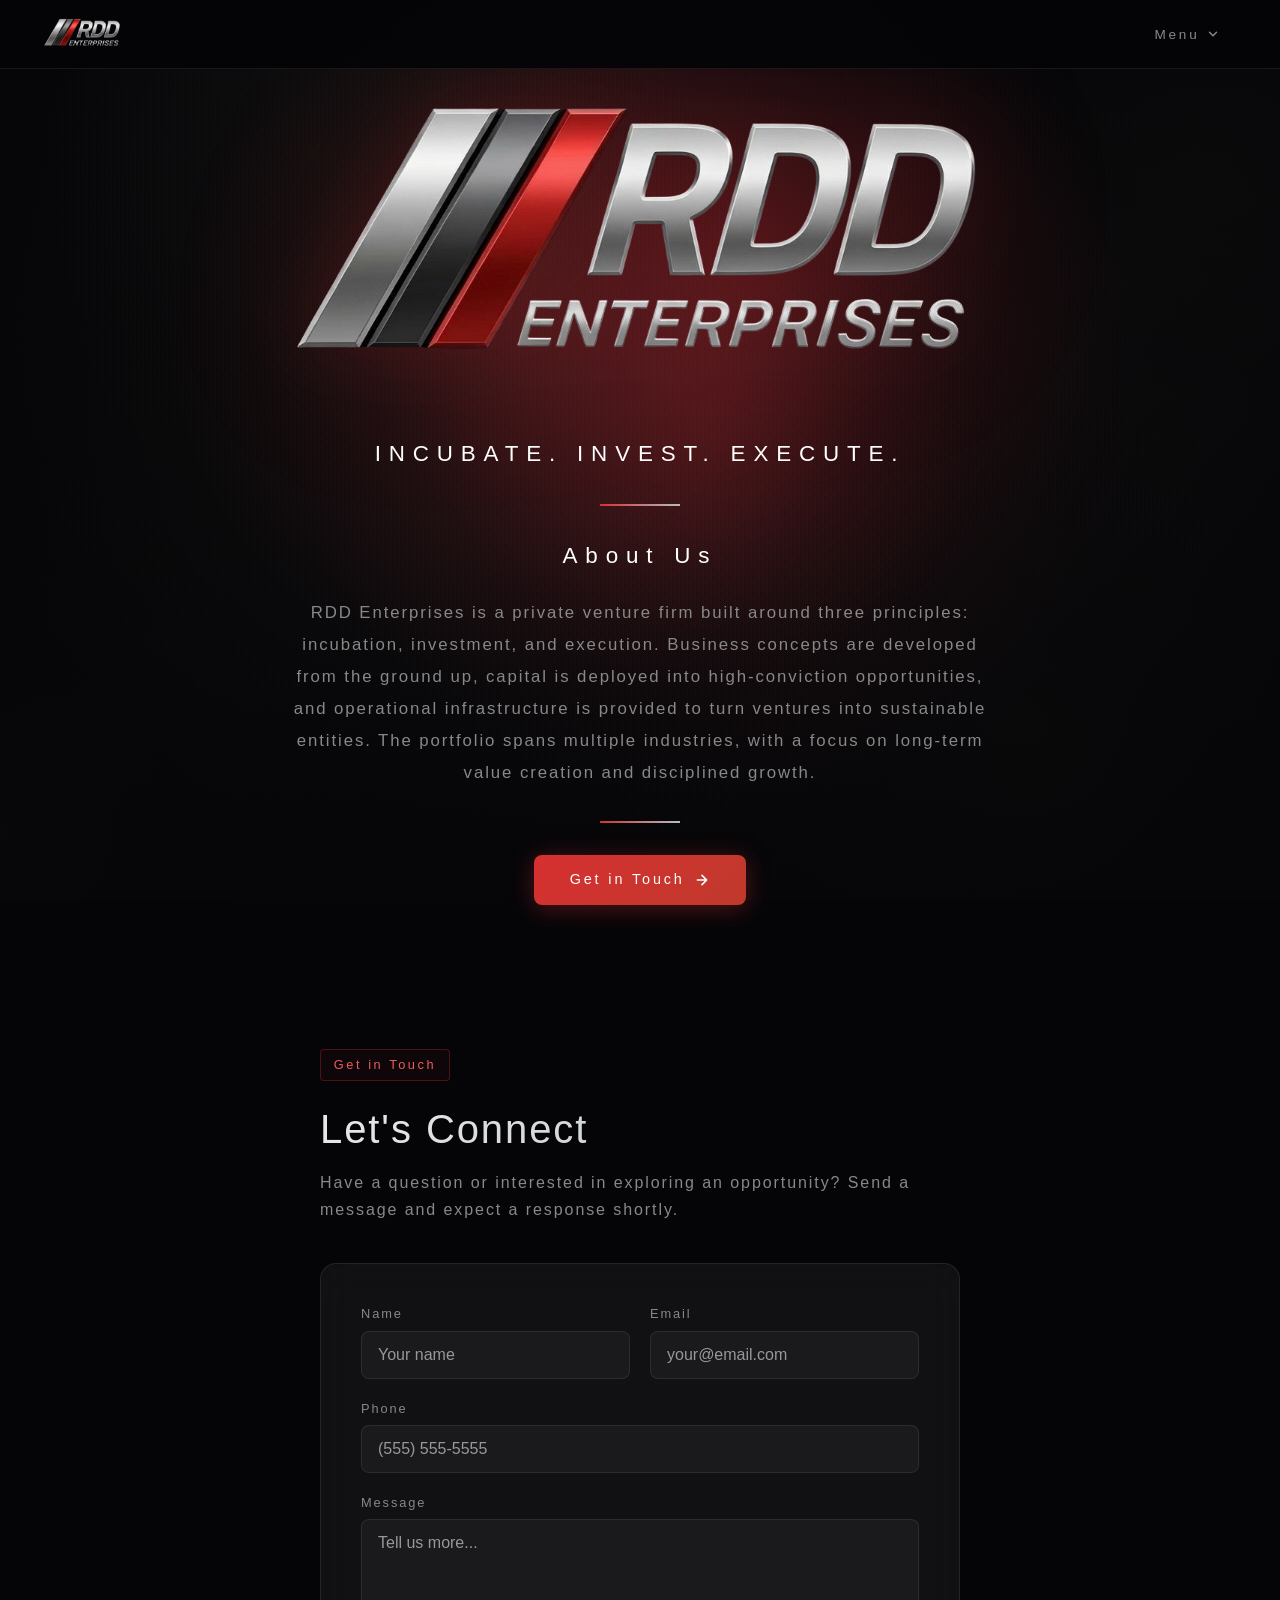
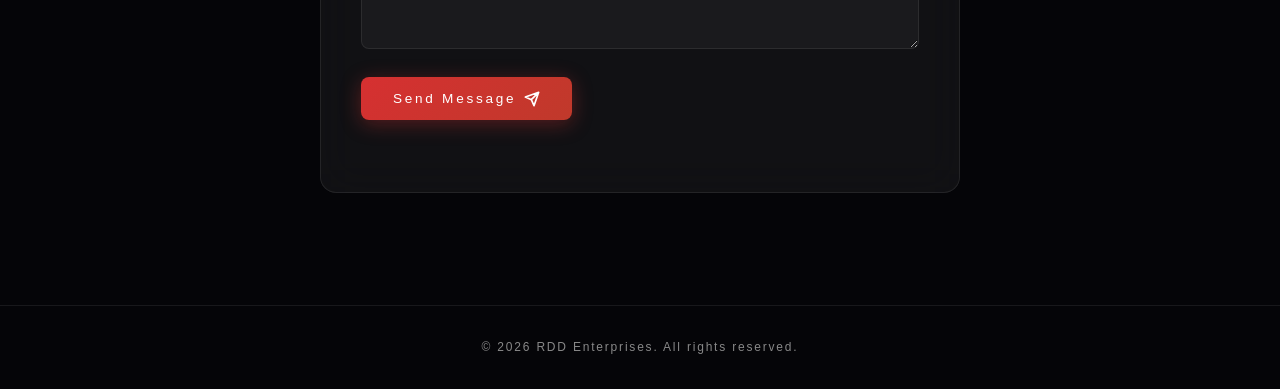
==== commit 6c2e233b: "feat: SEO and social metadata, canonical, JSON-LD, trimmed font weights" ====
--- a/index.html
+++ b/index.html
@@ -3,15 +3,38 @@
 <head>
     <meta charset="UTF-8">
     <meta name="viewport" content="width=device-width, initial-scale=1.0">
-    <title>RDD Enterprises</title>
-    <meta name="description" content="RDD Enterprises — Innovation. Strategy. Execution.">
+    <title>RDD Enterprises | Private Venture Firm</title>
+    <meta name="description" content="RDD Enterprises is a private venture firm built on incubation, investment, and execution, deploying capital and operational support to build sustainable companies.">
     <meta http-equiv="Content-Security-Policy" content="default-src 'self'; script-src 'self' 'unsafe-inline'; style-src 'self' 'unsafe-inline' https://fonts.googleapis.com; font-src https://fonts.gstatic.com; img-src 'self' data:; connect-src https://formspree.io; frame-src 'none'; object-src 'none'; base-uri 'self'; form-action https://formspree.io;">
+    <script>document.documentElement.classList.add('js')</script>
+    <link rel="canonical" href="https://rdd-enterprises.com/">
+    <meta name="theme-color" content="#050508">
+    <meta property="og:type" content="website">
+    <meta property="og:site_name" content="RDD Enterprises">
+    <meta property="og:title" content="RDD Enterprises | Private Venture Firm">
+    <meta property="og:description" content="RDD Enterprises is a private venture firm built on incubation, investment, and execution, deploying capital and operational support to build sustainable companies.">
+    <meta property="og:url" content="https://rdd-enterprises.com/">
+    <meta property="og:image" content="https://rdd-enterprises.com/assets/logo-opaque.jpeg">
+    <meta property="og:image:width" content="1024">
+    <meta property="og:image:height" content="829">
+    <meta name="twitter:card" content="summary">
+    <link rel="preload" as="image" href="assets/logo-official.webp" type="image/webp" fetchpriority="high">
     <link rel="icon" type="image/png" sizes="32x32" href="assets/favicon-32.png">
     <link rel="apple-touch-icon" sizes="180x180" href="assets/apple-touch-icon.png">
     <link rel="preconnect" href="https://fonts.googleapis.com">
     <link rel="preconnect" href="https://fonts.gstatic.com" crossorigin>
-    <link href="https://fonts.googleapis.com/css2?family=Inter:wght@300;400;500;600;700;800&display=swap" rel="stylesheet">
+    <link href="https://fonts.googleapis.com/css2?family=Inter:wght@300;400;600&display=swap" rel="stylesheet">
     <link rel="stylesheet" href="assets/styles.css">
+    <script type="application/ld+json">
+    {
+        "@context": "https://schema.org",
+        "@type": "Organization",
+        "name": "RDD Enterprises",
+        "url": "https://rdd-enterprises.com/",
+        "logo": "https://rdd-enterprises.com/assets/logo-opaque.jpeg",
+        "description": "RDD Enterprises is a private venture firm built on incubation, investment, and execution."
+    }
+    </script>
 </head>
 <body>
     <!-- Animated cloud background -->
--- a/assets/styles.css
+++ b/assets/styles.css
@@ -14,6 +14,7 @@
         }
 
         html { scroll-behavior: smooth; }
+        #about, #contact { scroll-margin-top: 80px; }
 
         body {
             font-family: 'Inter', -apple-system, sans-serif;
@@ -35,9 +36,10 @@
 
         /* ─── Navigation ─── */
         nav {
-            position: fixed !important; top: 0 !important; left: 0; right: 0; z-index: 99999;
+            position: fixed; top: 0; left: 0; right: 0; z-index: 100;
             padding: 1rem 2.5rem;
             background: rgba(5,5,8,0.95);
+            -webkit-backdrop-filter: blur(30px) saturate(1.5);
             backdrop-filter: blur(30px) saturate(1.5);
             border-bottom: 1px solid var(--glass-border);
             display: flex; justify-content: space-between; align-items: center;
@@ -47,15 +49,6 @@
         }
         nav.scrolled { padding: 0.6rem 2.5rem; }
         nav img { height: 36px; width: auto; }
-        nav a {
-            color: var(--text-dim); text-decoration: none;
-            font-size: 0.8rem; font-weight: 600;
-            letter-spacing: 0.12em; text-transform: uppercase;
-            padding: 0.5rem 1.2rem;
-            border: 1px solid transparent;
-            border-radius: 6px;
-            transition: all 0.3s;
-        }
         /* ─── Nav dropdown ─── */
         .nav-dropdown { position: relative; }
         .nav-menu-btn {
@@ -71,7 +64,9 @@
         .nav-dropdown.open .nav-menu-btn svg { transform: rotate(180deg); }
         .nav-dropdown-menu {
             position: absolute; top: calc(100% + 0.5rem); right: 0;
-            background: rgba(15,15,20,0.95); backdrop-filter: blur(20px);
+            background: rgba(15,15,20,0.95);
+            -webkit-backdrop-filter: blur(20px);
+            backdrop-filter: blur(20px);
             border: 1px solid var(--glass-border); border-radius: 10px;
             padding: 0.4rem; min-width: 160px;
             opacity: 0; visibility: hidden; transform: translateY(-8px);
@@ -93,6 +88,7 @@
             position: relative; z-index: 1;
             padding: 80px 2rem 2rem 2rem;
             min-height: 100vh;
+            min-height: 100svh;
             display: flex; flex-direction: column;
             align-items: center; justify-content: center;
             text-align: center;
@@ -113,7 +109,7 @@
             z-index: 1;
             width: min(95vw, 85vh, 1200px); height: auto;
             filter: drop-shadow(0 0 40px rgba(214,48,49,0.15)) drop-shadow(0 0 100px rgba(214,48,49,0.06));
-            animation: logoReveal 1s ease-out;
+            animation: logoReveal 0.5s ease-out;
         }
 
         @keyframes logoReveal {
@@ -131,8 +127,8 @@
             animation: ctaReveal 0.8s ease-out 1s both;
         }
 
-        .hero-line-delayed {
-            animation: lineGrow 1s ease-out 3s both;
+        .hero-line.hero-line-delayed {
+            animation-delay: 3s;
         }
 
         .hero-fade-in {
@@ -198,18 +194,6 @@
             to { opacity: 1; transform: translateY(0); }
         }
 
-        /* ─── Scroll indicator ─── */
-        .scroll-hint {
-            position: absolute; bottom: 2.5rem;
-            display: flex; flex-direction: column; align-items: center; gap: 0.5rem;
-            color: var(--text-dim); font-size: 0.7rem;
-            letter-spacing: 0.15em; text-transform: uppercase;
-            animation: pulse 2s ease-in-out infinite;
-        }
-        .scroll-hint span { display: block; width: 1px; height: 30px; background: linear-gradient(to bottom, var(--text-dim), transparent); }
-
-        @keyframes pulse { 0%, 100% { opacity: 0.4; } 50% { opacity: 1; } }
-
         /* ─── Contact Section ─── */
         .contact {
             position: relative; z-index: 1;
@@ -224,7 +208,7 @@
             display: inline-block;
             font-size: 0.8rem; font-weight: 300;
             letter-spacing: 0.2em;
-            color: var(--red);
+            color: #e85d5e;
             margin-bottom: 1rem;
             padding: 0.3rem 0.8rem;
             border: 1px solid rgba(214,48,49,0.3);
@@ -236,6 +220,7 @@
             font-size: clamp(1.8rem, 4vw, 2.5rem);
             font-weight: 300;
             margin-bottom: 0.5rem;
+            color: var(--silver);
             background: linear-gradient(135deg, var(--text) 0%, var(--silver) 100%);
             -webkit-background-clip: text; -webkit-text-fill-color: transparent;
             background-clip: text;
@@ -254,6 +239,7 @@
             border: 1px solid var(--glass-border);
             border-radius: 16px;
             padding: 2.5rem;
+            -webkit-backdrop-filter: blur(20px);
             backdrop-filter: blur(20px);
         }
 
@@ -281,13 +267,13 @@
             border: 1px solid rgba(255,255,255,0.08);
             border-radius: 8px;
             color: var(--text);
-            font-family: inherit; font-size: 0.95rem;
+            font-family: inherit; font-size: 1rem;
             transition: all 0.3s; outline: none;
         }
 
         .form-group input::placeholder,
         .form-group textarea::placeholder {
-            color: rgba(255,255,255,0.2);
+            color: rgba(255,255,255,0.55);
         }
 
         .form-group input:focus,
@@ -320,15 +306,15 @@
         .submit-btn svg { width: 16px; height: 16px; }
 
         .form-status {
-            margin-top: 0.75rem; font-size: 0.9rem; display: none;
-            padding: 0.75rem 1rem; border-radius: 8px;
+            margin-top: 0.75rem; font-size: 0.9rem;
+            border-radius: 8px;
         }
         .form-status.success {
-            display: block; color: #00b894;
+            color: #00b894; padding: 0.75rem 1rem;
             background: rgba(0,184,148,0.08); border: 1px solid rgba(0,184,148,0.2);
         }
         .form-status.error {
-            display: block; color: #e74c3c;
+            color: #e74c3c; padding: 0.75rem 1rem;
             background: rgba(231,76,60,0.08); border: 1px solid rgba(231,76,60,0.2);
         }
 
@@ -342,7 +328,7 @@
         footer p { color: var(--text-dim); font-size: 0.75rem; letter-spacing: 0.15em; }
 
         /* ─── Scroll reveal ─── */
-        .reveal {
+        .js .reveal {
             opacity: 0; transform: translateY(30px);
             transition: opacity 0.8s ease, transform 0.8s ease;
         }
@@ -353,10 +339,10 @@
             .form-row { grid-template-columns: 1fr; }
             nav { padding: 0.5rem 1rem; } nav.scrolled { padding: 0.4rem 1rem; }
             nav img { height: 22px; }
-            .hero { padding-top: 100px; }
             .form-card { padding: 1.5rem; }
             .submit-btn { width: 100%; justify-content: center; }
-            .hero-logo { width: min(95vw, 500px); }            .hero { padding-top: 10rem; justify-content: flex-start; }
+            .hero { padding-top: 10rem; justify-content: flex-start; }
+            .hero-logo { width: min(95vw, 500px); }
 
             /* Disable all fade-in/delay animations on mobile */
             .hero-logo { animation: none !important; opacity: 1 !important; transform: none !important; }
@@ -367,4 +353,43 @@
             .hero-cta { animation: none !important; opacity: 1 !important; transform: none !important; }
             .reveal { opacity: 1 !important; transform: none !important; transition: none !important; }
         }
-    
+
+        /* ─── Accessibility and progressive enhancement ─── */
+        .hp { display: none; }
+
+        .skip-link {
+            position: absolute; top: 0; left: 0; z-index: 200;
+            padding: 0.75rem 1.25rem;
+            background: var(--red); color: #fff; text-decoration: none;
+            font-size: 0.85rem; letter-spacing: 0.1em;
+            border-radius: 0 0 8px 0;
+            transform: translateY(-110%);
+            transition: transform 0.2s;
+        }
+        .skip-link:focus { transform: translateY(0); }
+
+        .nav-menu-btn:focus-visible,
+        .nav-dropdown-menu a:focus-visible,
+        .hero-cta:focus-visible,
+        .submit-btn:focus-visible {
+            outline: 2px solid var(--red);
+            outline-offset: 2px;
+        }
+
+        .submit-btn[aria-disabled="true"] {
+            opacity: 0.65;
+            pointer-events: none;
+        }
+
+        @media (forced-colors: active) {
+            .section-title { background: none; -webkit-text-fill-color: currentColor; }
+        }
+
+        @media (prefers-reduced-motion: reduce) {
+            html { scroll-behavior: auto; }
+            *, *::before, *::after {
+                animation-duration: 0.01ms !important;
+                animation-iteration-count: 1 !important;
+                transition-duration: 0.01ms !important;
+            }
+        }
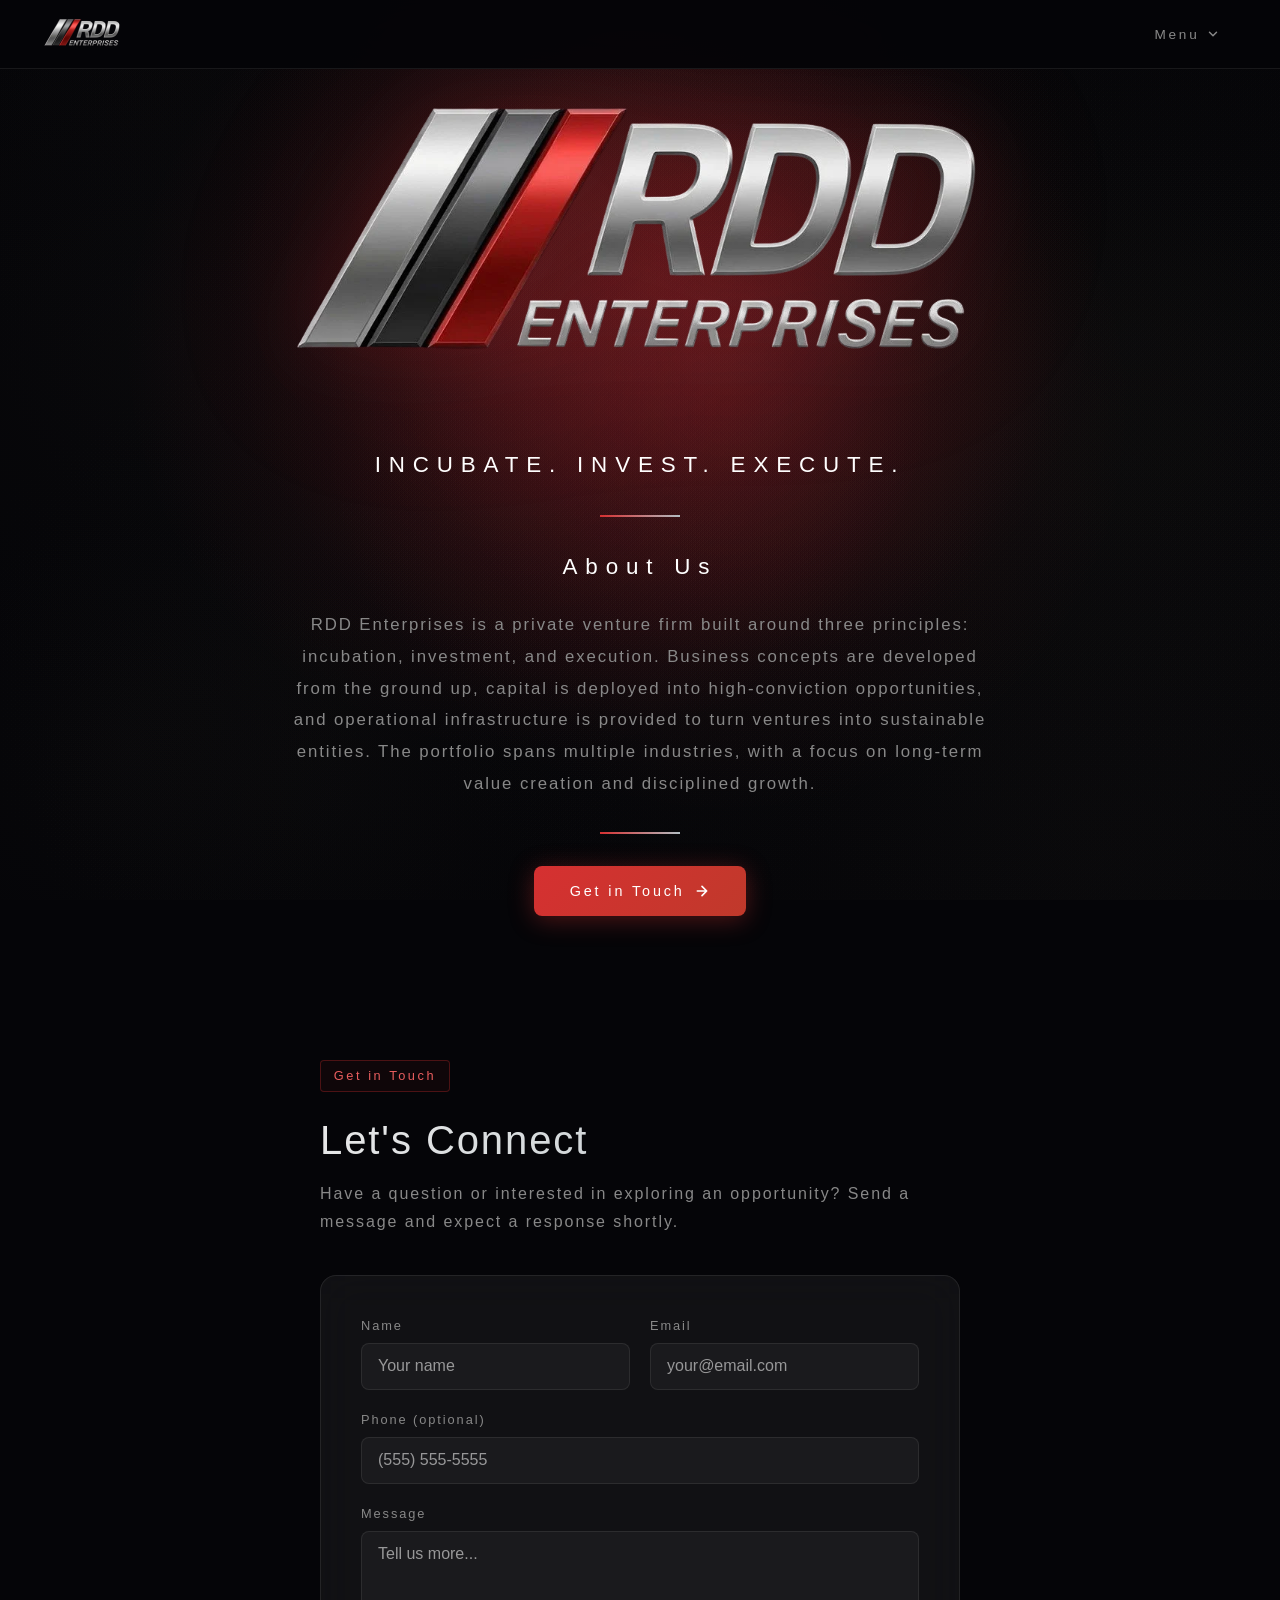
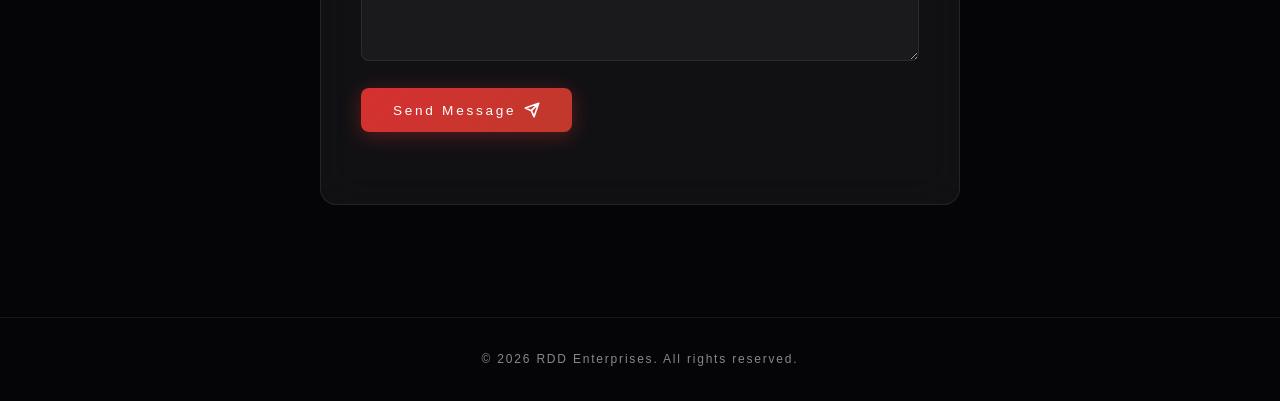
==== commit f75bda0f: "fix: a11y and semantic markup: h1, landmarks, live region, disclosure nav, form attributes" ====
--- a/index.html
+++ b/index.html
@@ -37,27 +37,32 @@
     </script>
 </head>
 <body>
+    <a class="skip-link" href="#main">Skip to main content</a>
     <!-- Animated cloud background -->
-    <canvas id="clouds"></canvas>
+    <canvas id="clouds" aria-hidden="true"></canvas>
 
     <nav id="nav">
-        <img src="assets/logo-official.png" alt="RDD Enterprises">
+        <img src="assets/logo-nav.png" alt="" width="170" height="72">
         <div class="nav-dropdown">
-            <button class="nav-menu-btn" id="menuBtn" aria-expanded="false" aria-haspopup="true">
+            <button type="button" class="nav-menu-btn" id="menuBtn" aria-expanded="false" aria-controls="dropdownMenu">
                 Menu
-                <svg viewBox="0 0 24 24" width="14" height="14" fill="none" stroke="currentColor" stroke-width="2.5" stroke-linecap="round" stroke-linejoin="round"><path d="M6 9l6 6 6-6"/></svg>
+                <svg aria-hidden="true" viewBox="0 0 24 24" width="14" height="14" fill="none" stroke="currentColor" stroke-width="2.5" stroke-linecap="round" stroke-linejoin="round"><path d="M6 9l6 6 6-6"/></svg>
             </button>
-            <div class="nav-dropdown-menu" id="dropdownMenu" role="menu">
+            <div class="nav-dropdown-menu" id="dropdownMenu">
                 <a href="#about">About Us</a>
                 <a href="#contact">Contact Us</a>
             </div>
         </div>
     </nav>
 
+    <main id="main">
     <section class="hero">
-        <div class="hero-logo-wrap">
-            <img src="assets/logo-official.png" alt="RDD Enterprises" class="hero-logo">
-        </div>
+        <h1 class="hero-logo-wrap">
+            <picture>
+                <source srcset="assets/logo-official.webp" type="image/webp">
+                <img src="assets/logo-official.png" alt="RDD Enterprises" class="hero-logo" width="1021" height="432" fetchpriority="high">
+            </picture>
+        </h1>
         <p class="hero-tagline">Incubate. Invest. Execute.</p>
         <div class="hero-line"></div>
 
@@ -69,7 +74,7 @@
         <div class="hero-line hero-line-delayed"></div>
         <a href="#contact" class="hero-cta">
             Get in Touch
-            <svg viewBox="0 0 24 24" fill="none" stroke="currentColor" stroke-width="2.5" stroke-linecap="round" stroke-linejoin="round"><path d="M5 12h14M12 5l7 7-7 7"/></svg>
+            <svg aria-hidden="true" viewBox="0 0 24 24" fill="none" stroke="currentColor" stroke-width="2.5" stroke-linecap="round" stroke-linejoin="round"><path d="M5 12h14M12 5l7 7-7 7"/></svg>
         </a>
     </section>
 
@@ -83,37 +88,38 @@
 
             <div class="form-card reveal">
                 <form class="contact-form" id="contactForm" action="https://formspree.io/f/mzdkkzqb" method="POST">
-                    <input type="text" name="_gotcha" style="display:none" tabindex="-1" autocomplete="off">
+                    <input type="text" name="_gotcha" class="hp" tabindex="-1" autocomplete="off" aria-hidden="true">
                     <div class="form-row">
                         <div class="form-group">
                             <label for="name">Name</label>
-                            <input type="text" id="name" name="name" required placeholder="Your name">
+                            <input type="text" id="name" name="name" required autocomplete="name" maxlength="100" placeholder="Your name">
                         </div>
                         <div class="form-group">
                             <label for="email">Email</label>
-                            <input type="email" id="email" name="email" required placeholder="your@email.com">
+                            <input type="email" id="email" name="email" required autocomplete="email" maxlength="254" placeholder="your@email.com">
                         </div>
                     </div>
                     <div class="form-group">
-                        <label for="phone">Phone</label>
-                        <input type="tel" id="phone" name="phone" placeholder="(555) 555-5555">
+                        <label for="phone">Phone (optional)</label>
+                        <input type="tel" id="phone" name="phone" autocomplete="tel" maxlength="30" placeholder="(555) 555-5555">
                     </div>
                     <div class="form-group">
                         <label for="message">Message</label>
-                        <textarea id="message" name="message" required placeholder="Tell us more..."></textarea>
+                        <textarea id="message" name="message" required maxlength="5000" placeholder="Tell us more..."></textarea>
                     </div>
                     <button type="submit" class="submit-btn">
-                        Send Message
-                        <svg viewBox="0 0 24 24" fill="none" stroke="currentColor" stroke-width="2.5" stroke-linecap="round" stroke-linejoin="round"><path d="M22 2L11 13M22 2l-7 20-4-9-9-4 20-7z"/></svg>
+                        <span class="btn-label">Send Message</span>
+                        <svg aria-hidden="true" viewBox="0 0 24 24" fill="none" stroke="currentColor" stroke-width="2.5" stroke-linecap="round" stroke-linejoin="round"><path d="M22 2L11 13M22 2l-7 20-4-9-9-4 20-7z"/></svg>
                     </button>
-                    <div class="form-status" id="formStatus"></div>
+                    <div class="form-status" id="formStatus" role="status" aria-live="polite" aria-atomic="true"></div>
                 </form>
             </div>
         </div>
     </section>
+    </main>
 
     <footer>
-        <p>&copy; 2026 RDD Enterprises. All rights reserved.</p>
+        <p>&copy; <span id="year">2026</span> RDD Enterprises. All rights reserved.</p>
     </footer>
 
     <script>
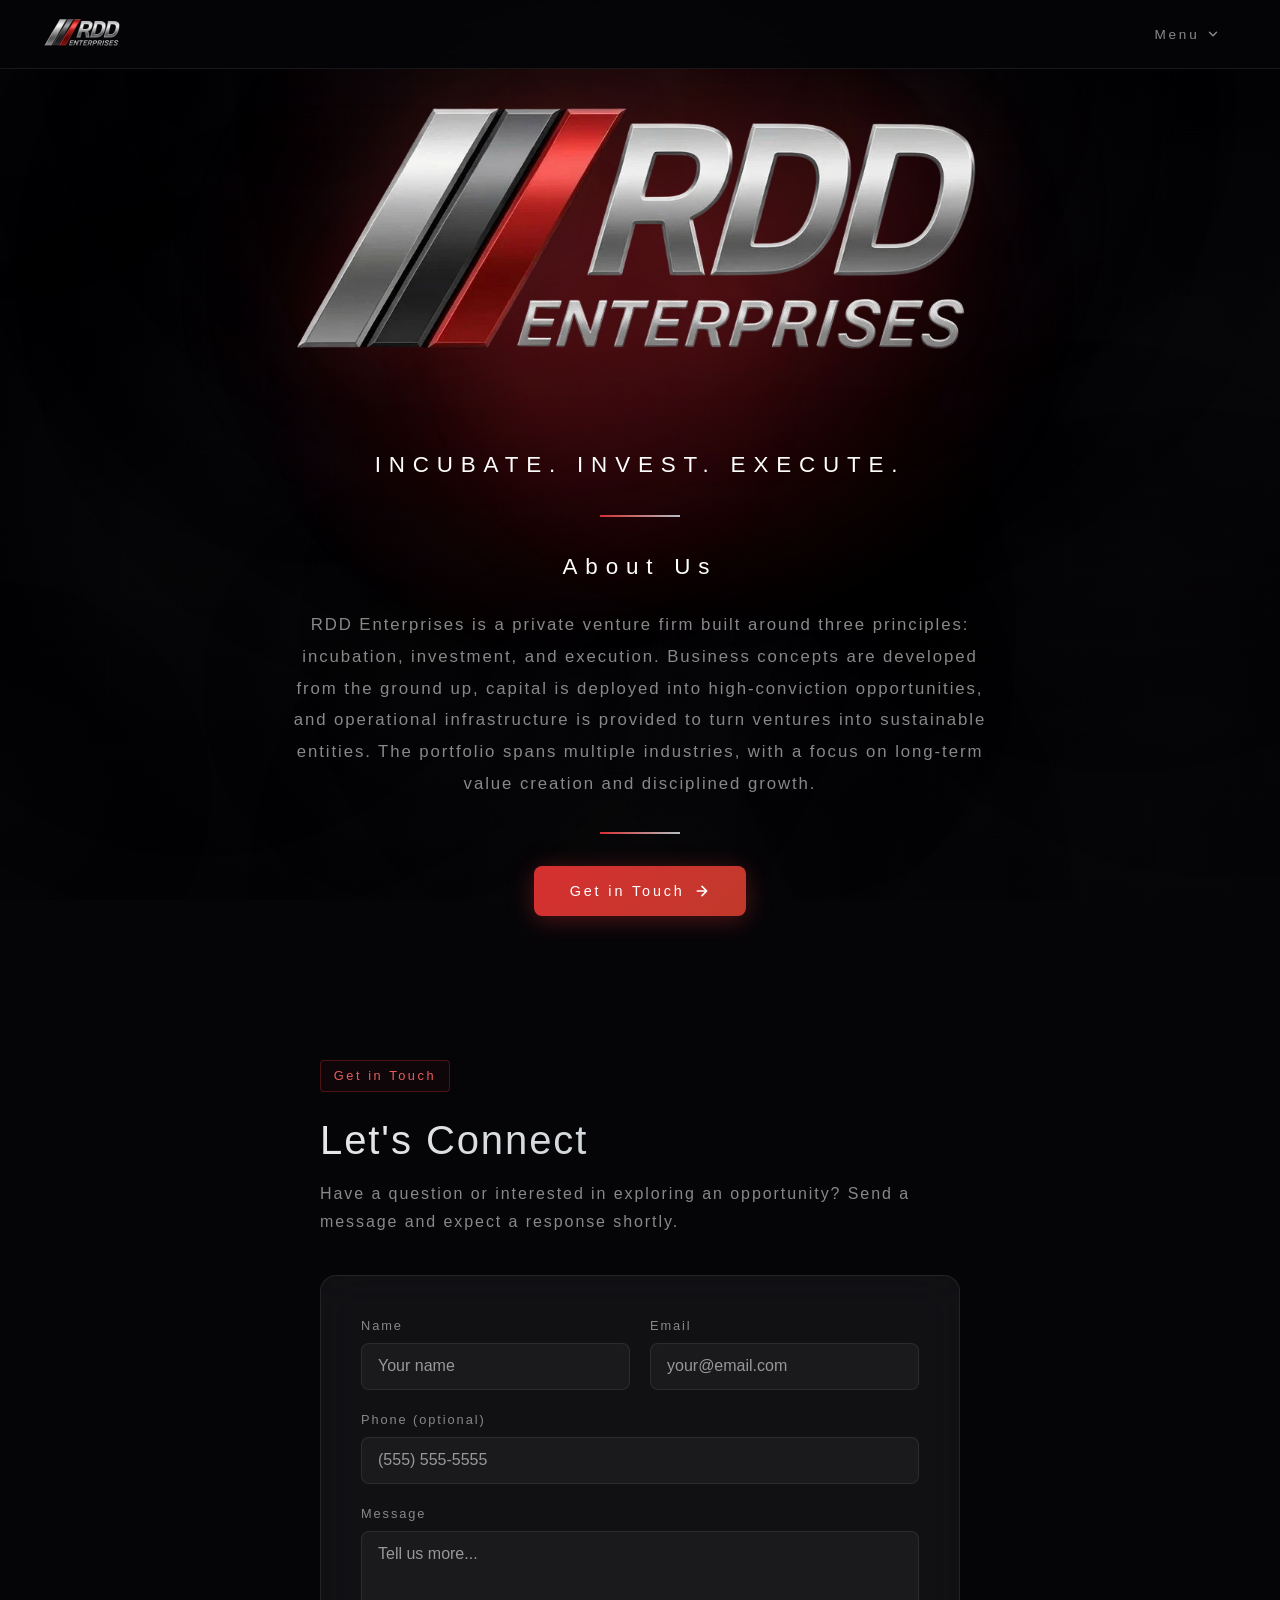
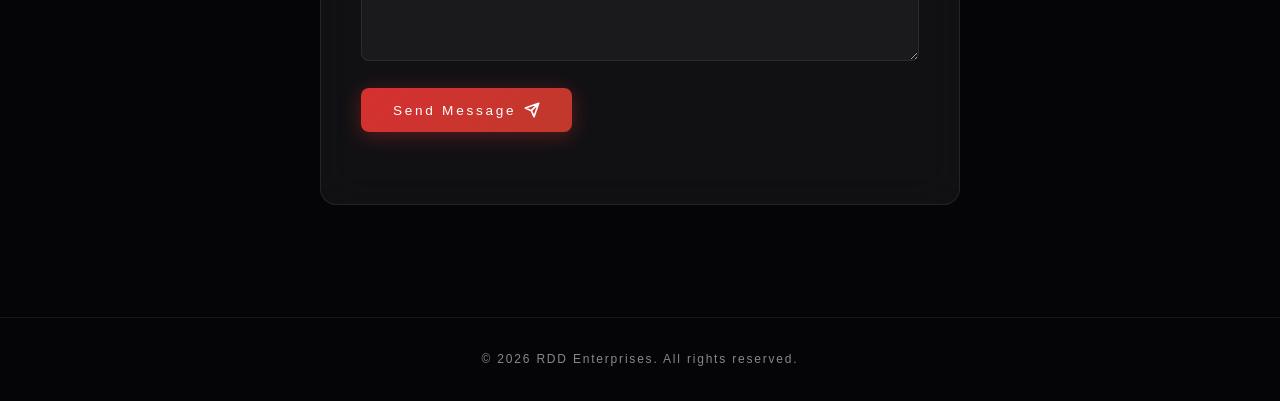
==== commit 65c16ffe: "refactor: externalize JS with reduced motion, visibility pause, keyboard nav, robust form flow" ====
--- a/index.html
+++ b/index.html
@@ -122,164 +122,6 @@
         <p>&copy; <span id="year">2026</span> RDD Enterprises. All rights reserved.</p>
     </footer>
 
-    <script>
-        // ─── Animated cloud/smoke background ───
-        (function() {
-            const canvas = document.getElementById('clouds');
-            const ctx = canvas.getContext('2d');
-            let w, h;
-
-            function resize() {
-                w = canvas.width = window.innerWidth;
-                h = canvas.height = window.innerHeight;
-            }
-            resize();
-            window.addEventListener('resize', resize);
-
-            // Cloud blobs — more clouds, more glow
-            const blobs = [];
-            const colors = [
-                [18, 16, 15],    // deep black
-                [22, 20, 18],    // soft black
-                [15, 14, 13],    // near black
-                [25, 23, 21],    // dark black
-                [20, 18, 16],    // black
-                [12, 11, 10],    // darkest black
-                [28, 26, 24],    // soft dark
-                [22, 20, 19],    // black tone
-                [16, 15, 14],    // near black
-                [30, 28, 26],    // lighter dark
-            ];
-
-            for (let i = 0; i < 24; i++) {
-                const c = colors[i % colors.length];
-                blobs.push({
-                    x: Math.random() * w,
-                    y: Math.random() * h,
-                    r: 180 + Math.random() * 350,
-                    vx: (Math.random() - 0.5) * 0.5,
-                    vy: (Math.random() - 0.5) * 0.3,
-                    color: c,
-                    alpha: 0.09 + Math.random() * 0.13,
-                    phase: Math.random() * Math.PI * 2,
-                    pulseSpeed: 0.002 + Math.random() * 0.006,
-                });
-            }
-
-            // Extra bright glow blobs in the center (behind logo area)
-            for (let i = 0; i < 4; i++) {
-                blobs.push({
-                    x: w * 0.4 + Math.random() * w * 0.2,
-                    y: h * 0.3 + Math.random() * h * 0.2,
-                    r: 250 + Math.random() * 200,
-                    vx: (Math.random() - 0.5) * 0.15,
-                    vy: (Math.random() - 0.5) * 0.1,
-                    color: [210, 45, 55],
-                    alpha: 0.12 + Math.random() * 0.07,
-                    phase: Math.random() * Math.PI * 2,
-                    pulseSpeed: 0.002 + Math.random() * 0.003,
-                });
-            }
-
-            function draw(t) {
-                ctx.fillStyle = '#050508';
-                ctx.fillRect(0, 0, w, h);
-
-                for (const b of blobs) {
-                    // Move
-                    b.x += b.vx;
-                    b.y += b.vy;
-
-                    // Wrap around edges
-                    if (b.x < -b.r) b.x = w + b.r;
-                    if (b.x > w + b.r) b.x = -b.r;
-                    if (b.y < -b.r) b.y = h + b.r;
-                    if (b.y > h + b.r) b.y = -b.r;
-
-                    // Pulse size
-                    const pulse = Math.sin(t * b.pulseSpeed + b.phase) * 0.15 + 1;
-                    const r = b.r * pulse;
-
-                    // Draw soft radial gradient blob
-                    const grad = ctx.createRadialGradient(b.x, b.y, 0, b.x, b.y, r);
-                    grad.addColorStop(0, `rgba(${b.color[0]},${b.color[1]},${b.color[2]},${b.alpha})`);
-                    grad.addColorStop(0.5, `rgba(${b.color[0]},${b.color[1]},${b.color[2]},${b.alpha * 0.4})`);
-                    grad.addColorStop(1, `rgba(${b.color[0]},${b.color[1]},${b.color[2]},0)`);
-
-                    ctx.fillStyle = grad;
-                    ctx.beginPath();
-                    ctx.arc(b.x, b.y, r, 0, Math.PI * 2);
-                    ctx.fill();
-                }
-
-                requestAnimationFrame(draw);
-            }
-
-            requestAnimationFrame(draw);
-        })();
-
-        // Nav dropdown toggle
-        const menuBtn = document.getElementById('menuBtn');
-        const dropdown = menuBtn.parentElement;
-        menuBtn.addEventListener('click', (e) => {
-            e.stopPropagation();
-            dropdown.classList.toggle('open');
-            menuBtn.setAttribute('aria-expanded', dropdown.classList.contains('open'));
-        });
-        document.addEventListener('click', () => { dropdown.classList.remove('open'); menuBtn.setAttribute('aria-expanded', 'false'); });
-        dropdown.querySelector('.nav-dropdown-menu').addEventListener('click', () => { dropdown.classList.remove('open'); menuBtn.setAttribute('aria-expanded', 'false'); });
-
-        // Nav shrink on scroll
-        const nav = document.getElementById('nav');
-        window.addEventListener('scroll', () => {
-            nav.classList.toggle('scrolled', window.scrollY > 50);
-        });
-
-        // Scroll reveal
-        const reveals = document.querySelectorAll('.reveal');
-        const observer = new IntersectionObserver((entries) => {
-            entries.forEach(entry => {
-                if (entry.isIntersecting) {
-                    entry.target.classList.add('visible');
-                }
-            });
-        }, { threshold: 0.15 });
-        reveals.forEach(el => observer.observe(el));
-
-        // Form submission
-        const form = document.getElementById('contactForm');
-        const status = document.getElementById('formStatus');
-
-        form.addEventListener('submit', async function(e) {
-            e.preventDefault();
-            const btn = form.querySelector('.submit-btn');
-            status.className = 'form-status';
-            status.textContent = '';
-            btn.innerHTML = 'Sending...';
-            btn.disabled = true;
-
-            try {
-                const response = await fetch(form.action, {
-                    method: 'POST',
-                    body: new FormData(form),
-                    headers: { 'Accept': 'application/json' }
-                });
-
-                if (response.ok) {
-                    status.textContent = 'Message sent successfully! We\'ll be in touch soon.';
-                    status.className = 'form-status success';
-                    form.reset();
-                } else {
-                    throw new Error('Failed');
-                }
-            } catch (err) {
-                status.textContent = 'Something went wrong. Please try again later.';
-                status.className = 'form-status error';
-            }
-
-            btn.innerHTML = 'Send Message <svg viewBox="0 0 24 24" width="16" height="16" fill="none" stroke="currentColor" stroke-width="2.5" stroke-linecap="round" stroke-linejoin="round"><path d="M22 2L11 13M22 2l-7 20-4-9-9-4 20-7z"/></svg>';
-            btn.disabled = false;
-        });
-    </script>
+    <script src="assets/site.js" defer></script>
 </body>
 </html>
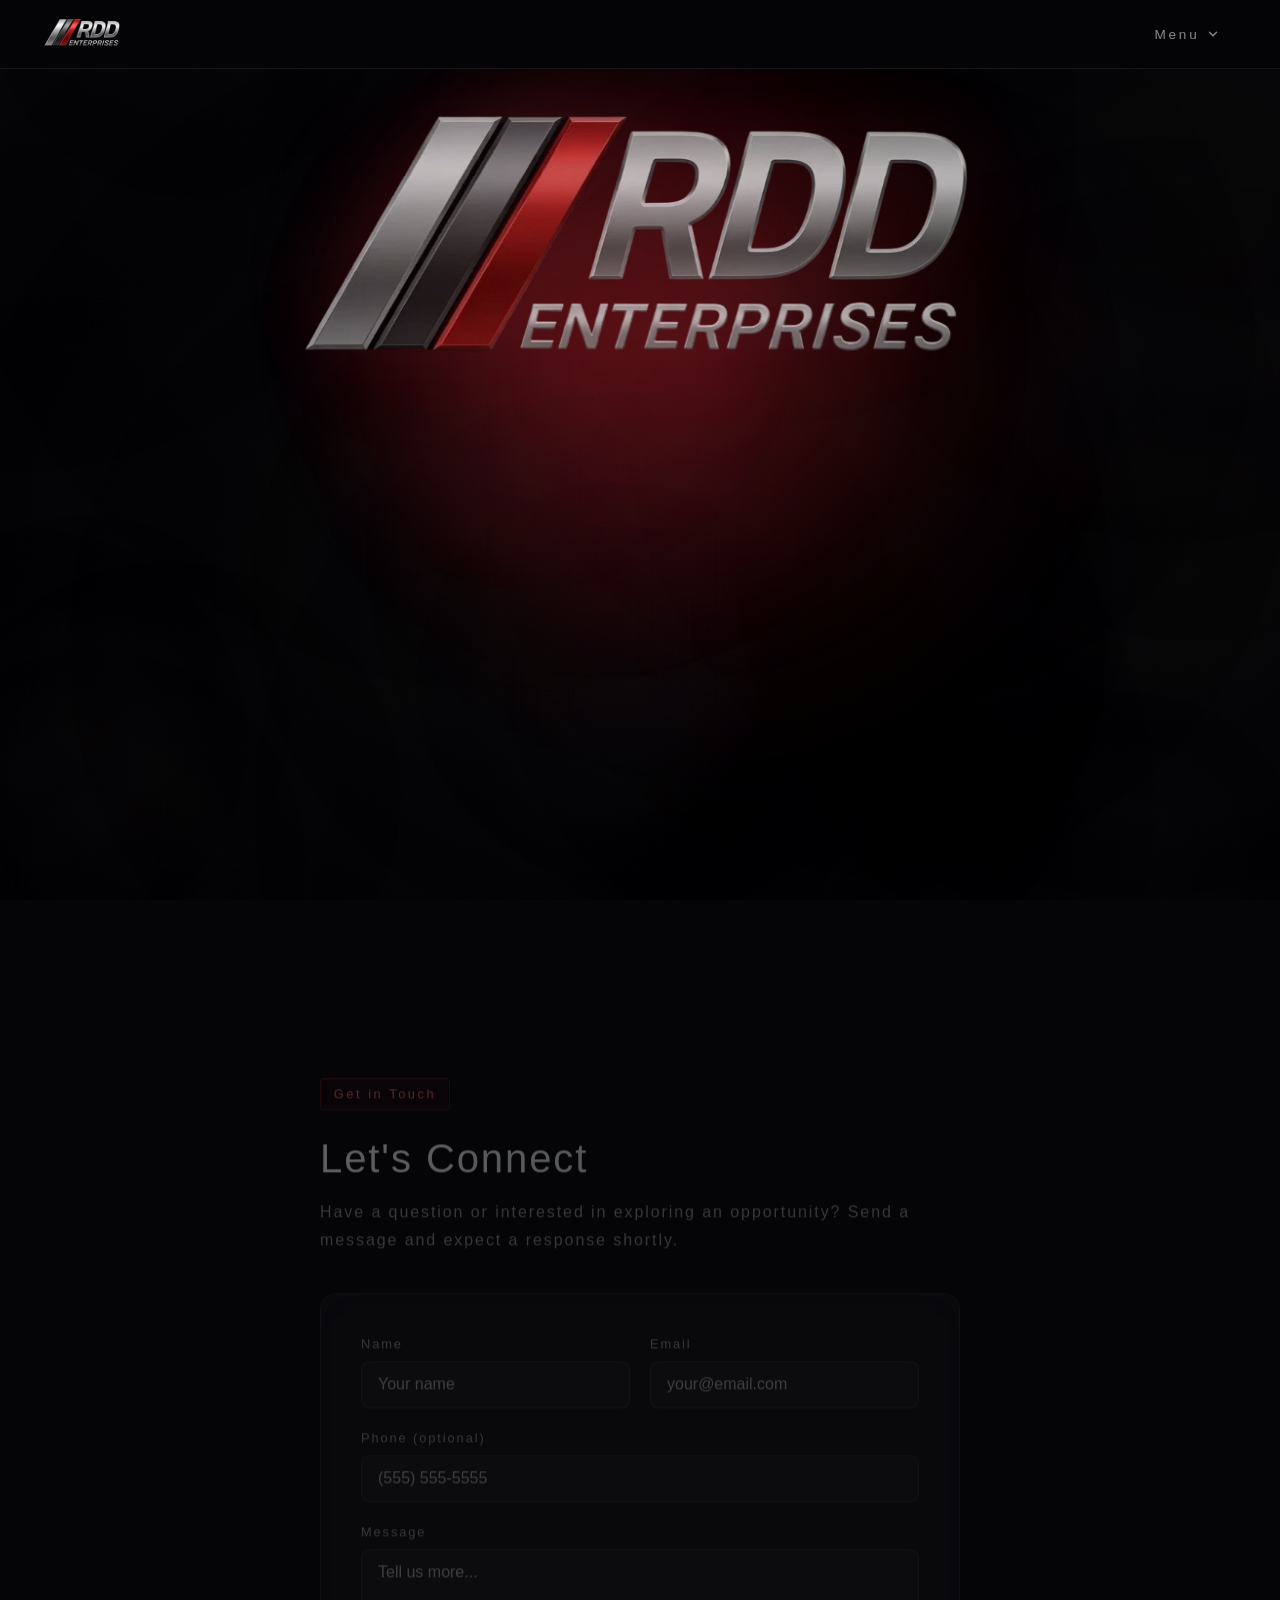
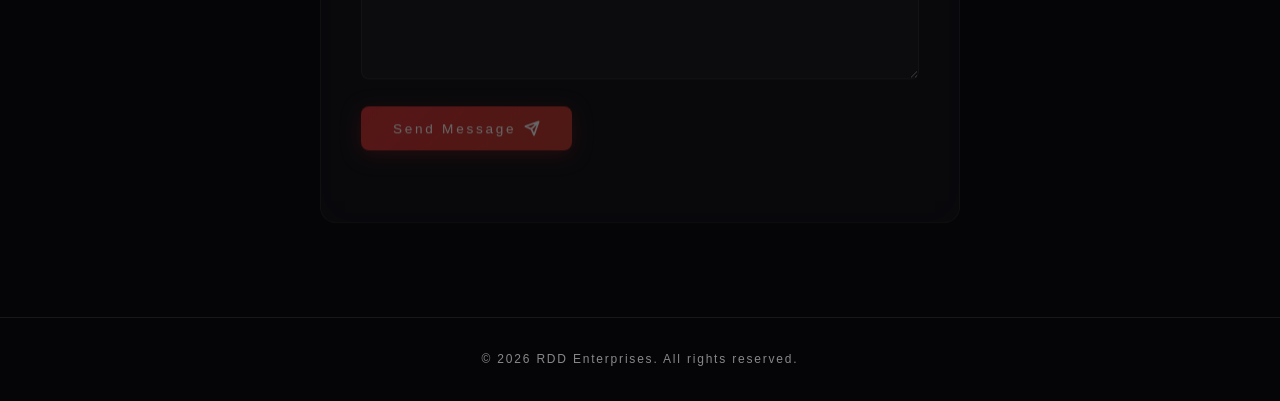
==== commit 31db1d3c: "security: strict CSP without unsafe-inline, add upgrade-insecure-requests" ====
--- a/index.html
+++ b/index.html
@@ -5,7 +5,7 @@
     <meta name="viewport" content="width=device-width, initial-scale=1.0">
     <title>RDD Enterprises | Private Venture Firm</title>
     <meta name="description" content="RDD Enterprises is a private venture firm built on incubation, investment, and execution, deploying capital and operational support to build sustainable companies.">
-    <meta http-equiv="Content-Security-Policy" content="default-src 'self'; script-src 'self' 'unsafe-inline'; style-src 'self' 'unsafe-inline' https://fonts.googleapis.com; font-src https://fonts.gstatic.com; img-src 'self' data:; connect-src https://formspree.io; frame-src 'none'; object-src 'none'; base-uri 'self'; form-action https://formspree.io;">
+    <meta http-equiv="Content-Security-Policy" content="default-src 'self'; script-src 'self' 'sha256-Du+OJKJSbdUgz5nrHeWWINvez6XKDDU/tyj/5c2uvwo='; style-src 'self' https://fonts.googleapis.com; font-src https://fonts.gstatic.com; img-src 'self' data:; connect-src https://formspree.io; frame-src 'none'; object-src 'none'; base-uri 'self'; form-action https://formspree.io; upgrade-insecure-requests;">
     <script>document.documentElement.classList.add('js')</script>
     <link rel="canonical" href="https://rdd-enterprises.com/">
     <meta name="theme-color" content="#050508">
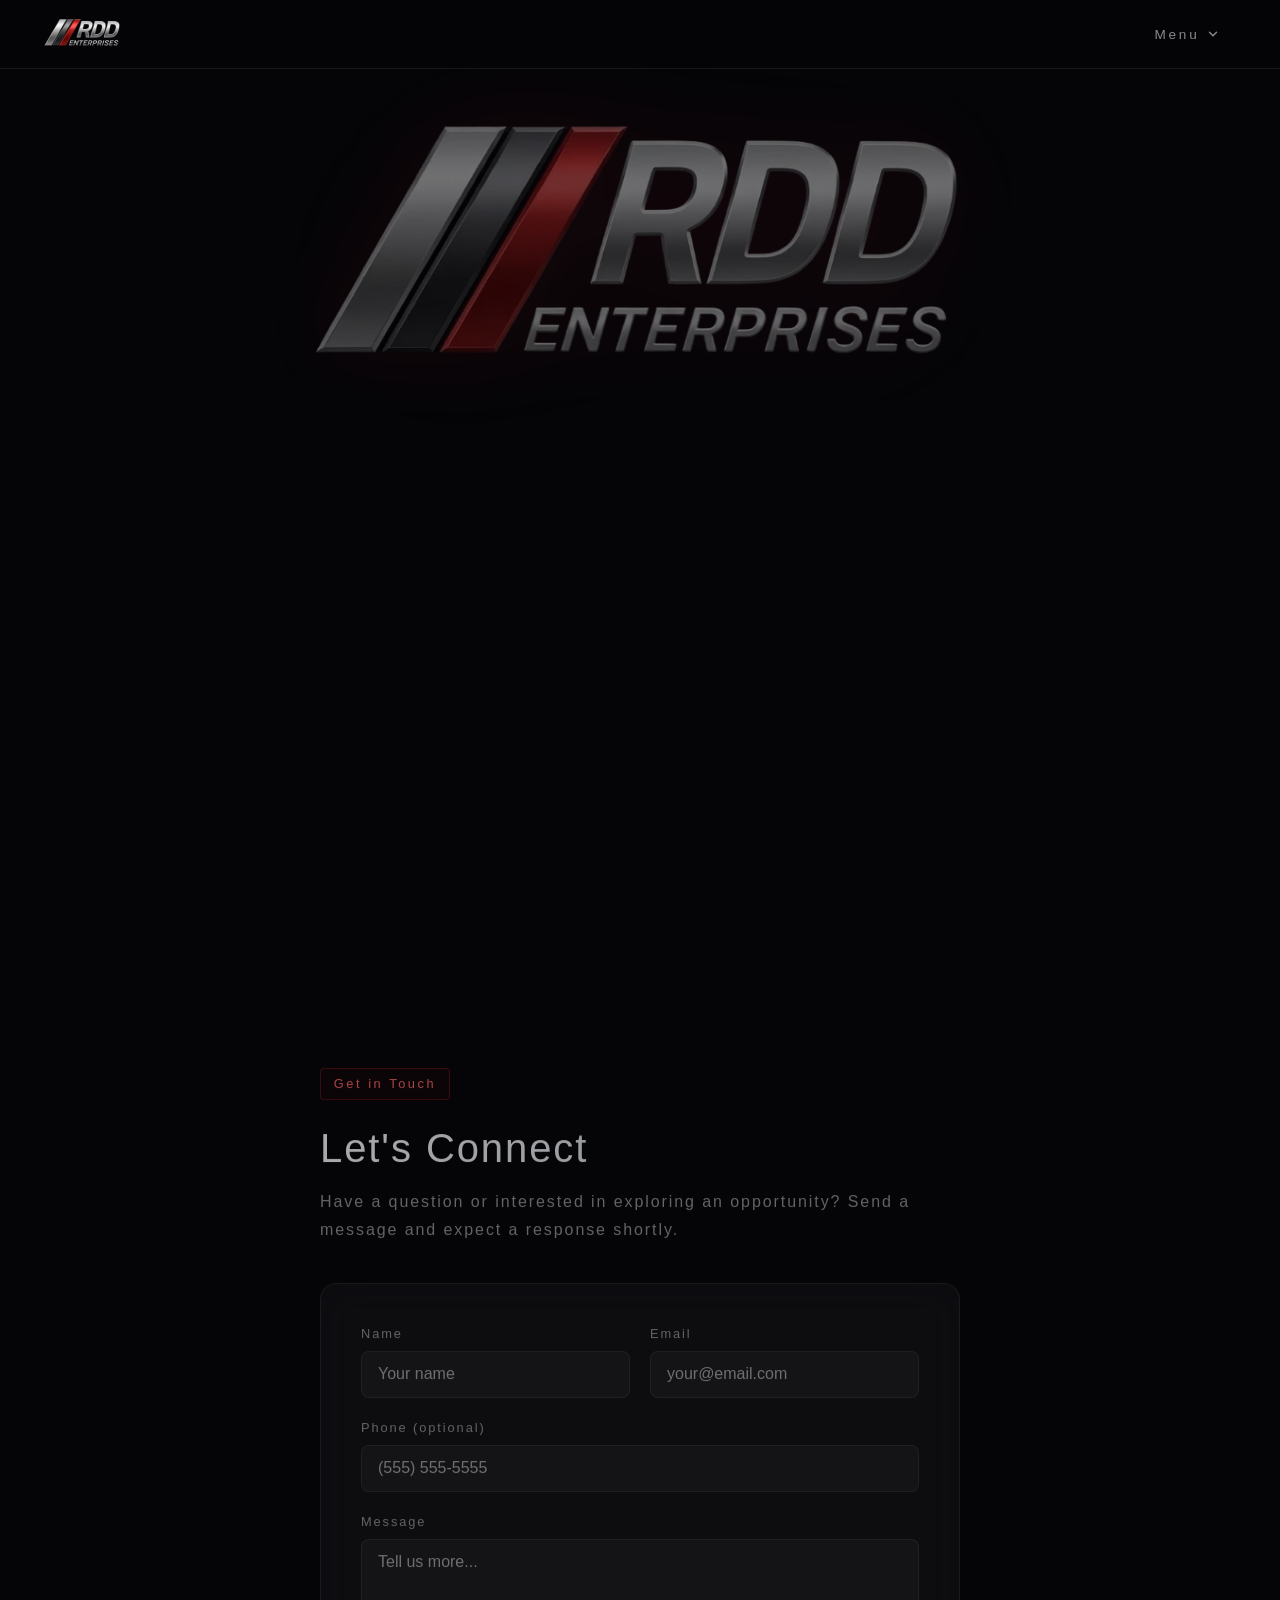
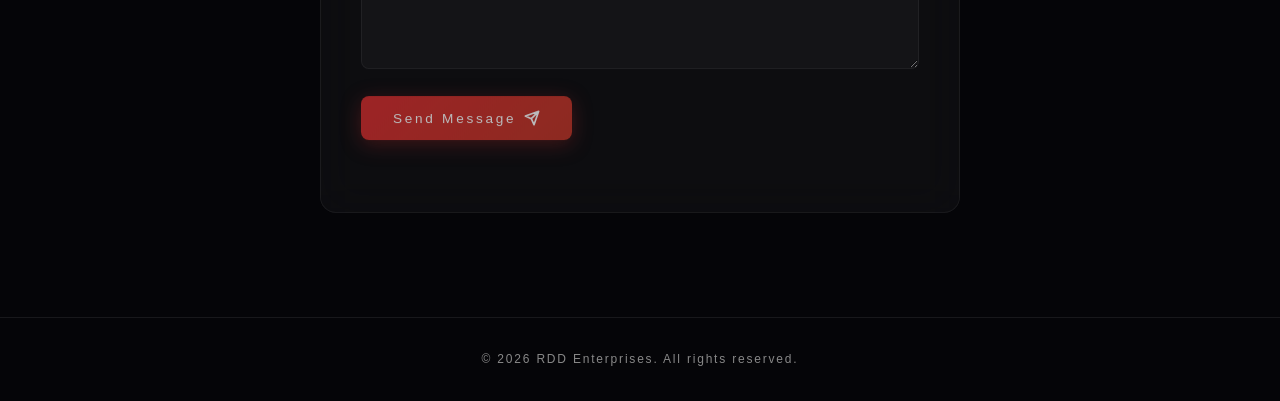
==== commit c670e93e: "fix: add 'self' to connect-src so robots.txt resolves for crawlers/Lighthouse (SEO)" ====
--- a/index.html
+++ b/index.html
@@ -5,7 +5,7 @@
     <meta name="viewport" content="width=device-width, initial-scale=1.0">
     <title>RDD Enterprises | Private Venture Firm</title>
     <meta name="description" content="RDD Enterprises is a private venture firm built on incubation, investment, and execution, deploying capital and operational support to build sustainable companies.">
-    <meta http-equiv="Content-Security-Policy" content="default-src 'self'; script-src 'self' 'sha256-Du+OJKJSbdUgz5nrHeWWINvez6XKDDU/tyj/5c2uvwo='; style-src 'self' https://fonts.googleapis.com; font-src https://fonts.gstatic.com; img-src 'self' data:; connect-src https://formspree.io; frame-src 'none'; object-src 'none'; base-uri 'self'; form-action https://formspree.io; upgrade-insecure-requests;">
+    <meta http-equiv="Content-Security-Policy" content="default-src 'self'; script-src 'self' 'sha256-Du+OJKJSbdUgz5nrHeWWINvez6XKDDU/tyj/5c2uvwo='; style-src 'self' https://fonts.googleapis.com; font-src https://fonts.gstatic.com; img-src 'self' data:; connect-src 'self' https://formspree.io; frame-src 'none'; object-src 'none'; base-uri 'self'; form-action https://formspree.io; upgrade-insecure-requests;">
     <script>document.documentElement.classList.add('js')</script>
     <link rel="canonical" href="https://rdd-enterprises.com/">
     <meta name="theme-color" content="#050508">
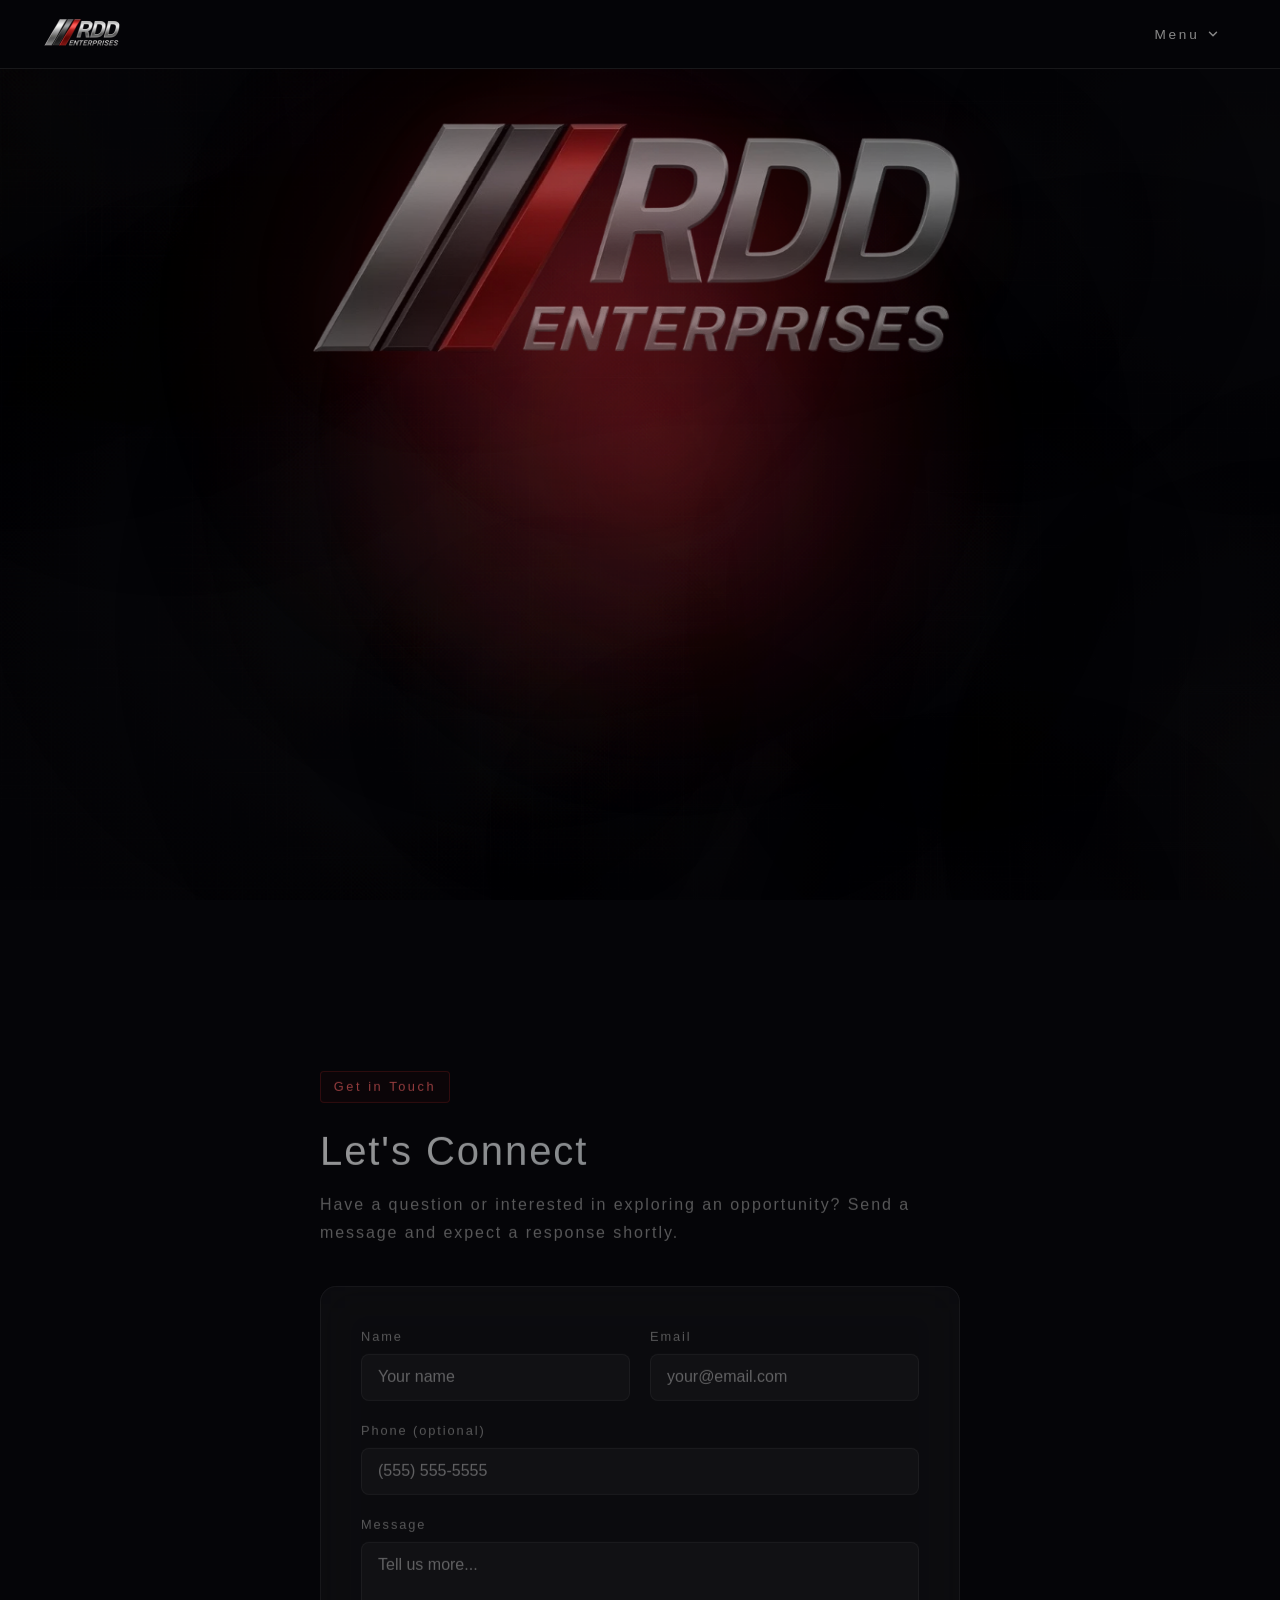
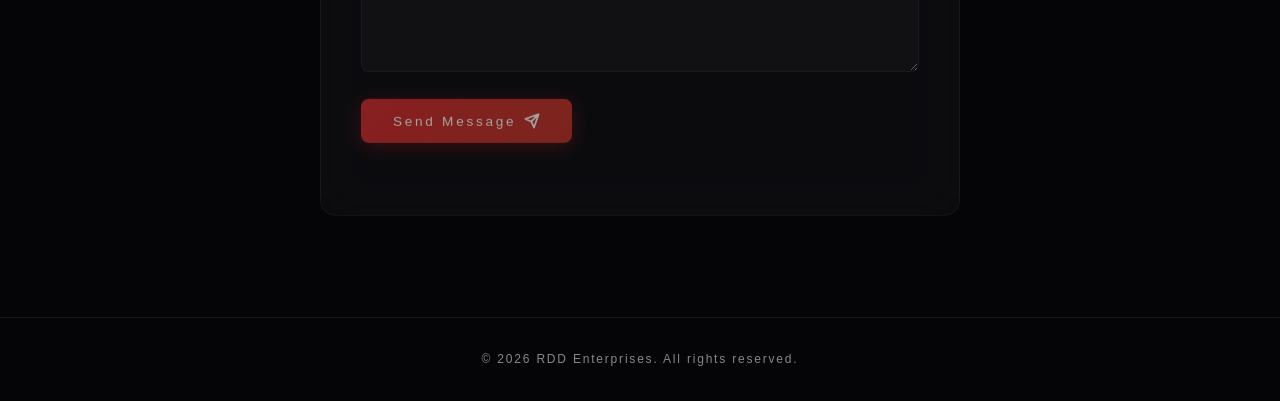
==== commit c409fa50: "security: gate Claude workflows to trusted authors, update action pin, enforce Trusted Types Claude " ====
--- a/index.html
+++ b/index.html
@@ -5,7 +5,7 @@
     <meta name="viewport" content="width=device-width, initial-scale=1.0">
     <title>RDD Enterprises | Private Venture Firm</title>
     <meta name="description" content="RDD Enterprises is a private venture firm built on incubation, investment, and execution, deploying capital and operational support to build sustainable companies.">
-    <meta http-equiv="Content-Security-Policy" content="default-src 'self'; script-src 'self' 'sha256-Du+OJKJSbdUgz5nrHeWWINvez6XKDDU/tyj/5c2uvwo='; style-src 'self' https://fonts.googleapis.com; font-src https://fonts.gstatic.com; img-src 'self' data:; connect-src 'self' https://formspree.io; frame-src 'none'; object-src 'none'; base-uri 'self'; form-action https://formspree.io; upgrade-insecure-requests;">
+    <meta http-equiv="Content-Security-Policy" content="default-src 'self'; script-src 'self' 'sha256-Du+OJKJSbdUgz5nrHeWWINvez6XKDDU/tyj/5c2uvwo='; style-src 'self' https://fonts.googleapis.com; font-src https://fonts.gstatic.com; img-src 'self' data:; connect-src 'self' https://formspree.io; frame-src 'none'; object-src 'none'; base-uri 'self'; form-action https://formspree.io; require-trusted-types-for 'script'; trusted-types 'none'; upgrade-insecure-requests;">
     <script>document.documentElement.classList.add('js')</script>
     <link rel="canonical" href="https://rdd-enterprises.com/">
     <meta name="theme-color" content="#050508">
